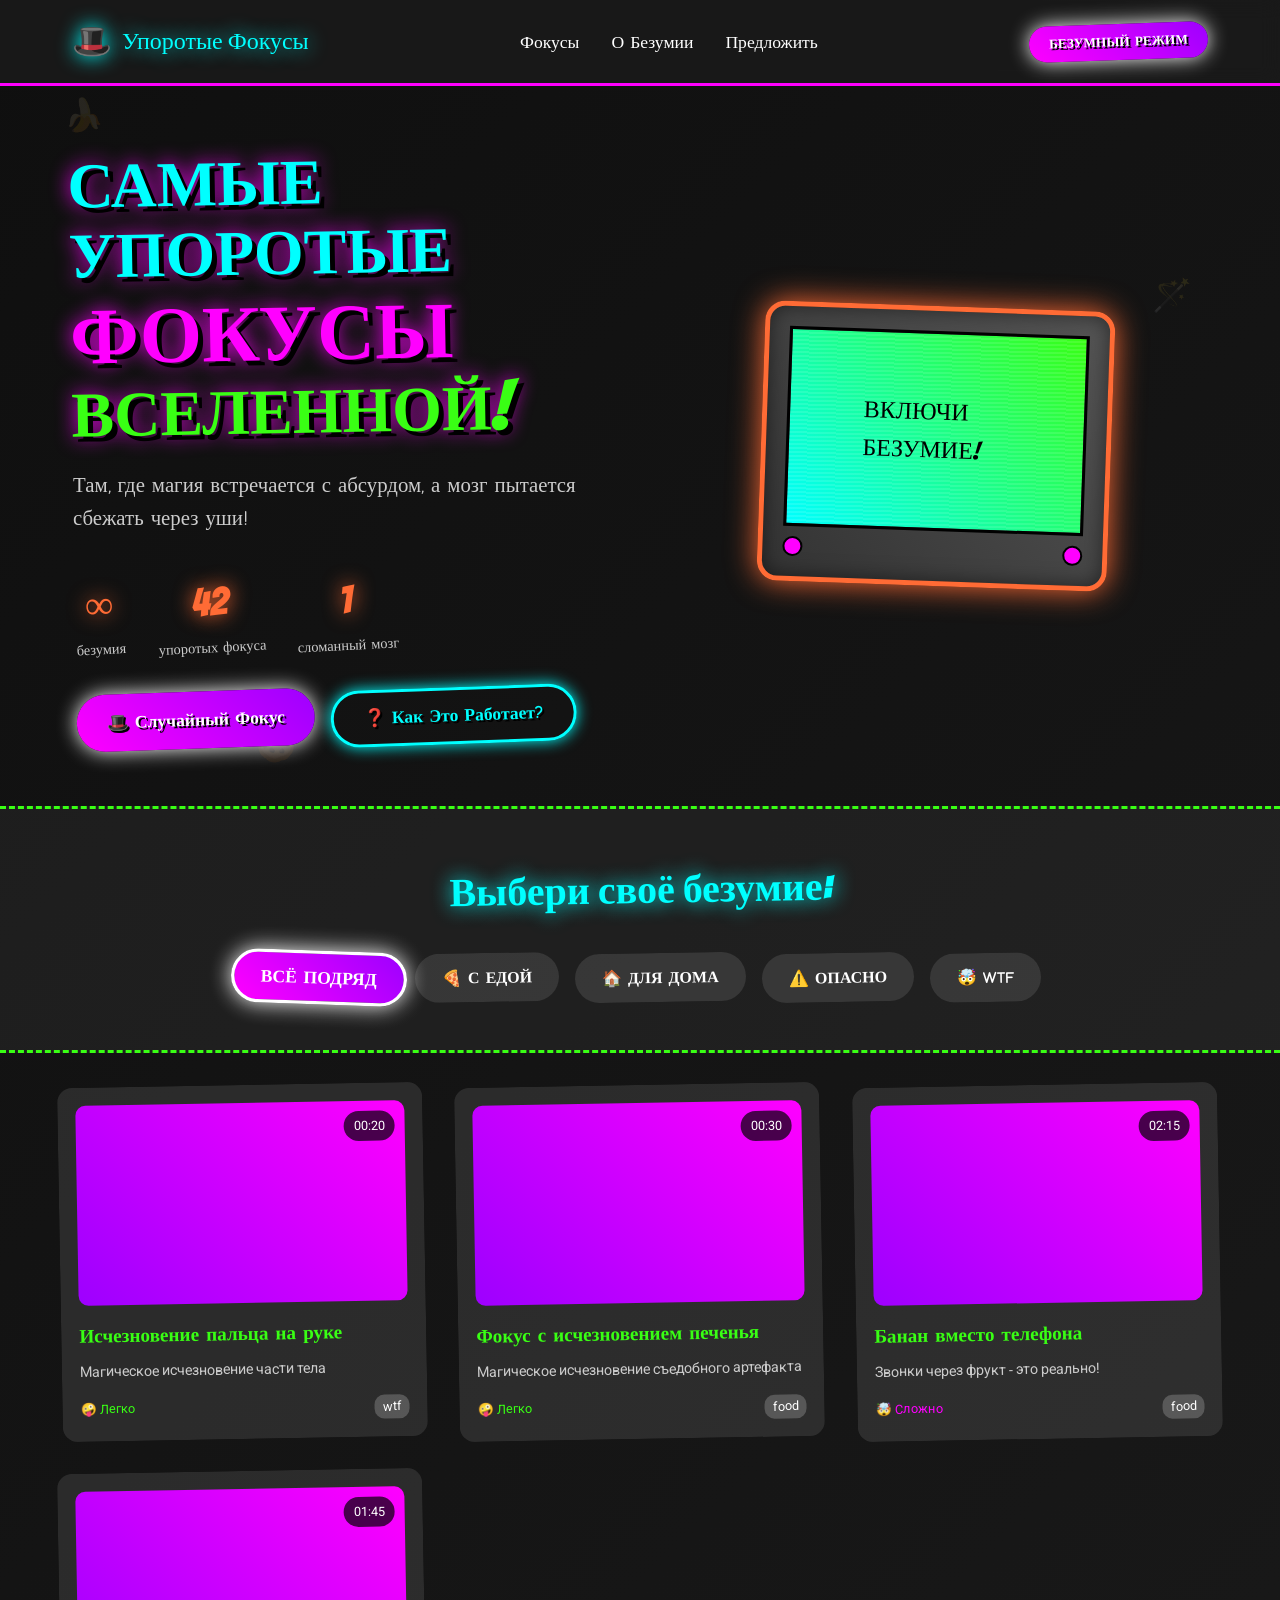
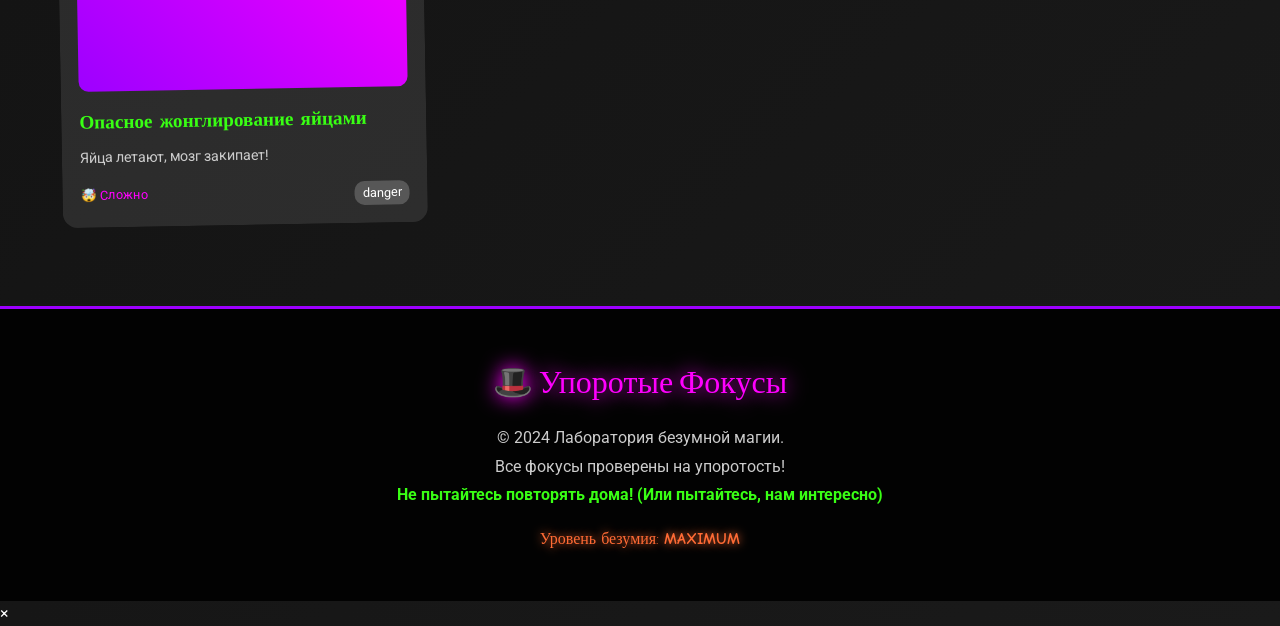
==== index.html @ a9502dbb "главная страница" ====
<!DOCTYPE html>
<html lang="ru">
<head>
    <meta charset="UTF-8">
    <meta name="viewport" content="width=device-width, initial-scale=1.0">
    <title>Упоротые Фокусы - Там, где магия встречается с абсурдом!</title>
    <link rel="stylesheet" href="css/style.css">
    <link href="https://fonts.googleapis.com/css2?family=Bangers&family=Comic+Neue:wght@700&family=Roboto:wght@400;700&display=swap" rel="stylesheet">
</head>
<body>
    <!-- Безумный фон -->
    <div class="mad-background">
        <div class="floating-object banana">🍌</div>
        <div class="floating-object sock">🧦</div>
        <div class="floating-object cookie">🍪</div>
        <div class="floating-object wand">🪄</div>
    </div>

    <!-- Главный хедер -->
    <header class="main-header">
        <nav class="main-nav">
            <div class="nav-logo">
                <span class="logo-icon">🎩</span>
                <span class="logo-text">Упоротые Фокусы</span>
            </div>
            <ul class="nav-links">
                <li><a href="#videos" class="nav-link">Фокусы</a></li>
                <li><a href="about.html" class="nav-link">О Безумии</a></li>
                <li><a href="submit.html" class="nav-link">Предложить</a></li>
            </ul>
            <button class="mad-button" id="mad-mode">БЕЗУМНЫЙ РЕЖИМ</button>
        </nav>
    </header>

    <!-- Герой секция -->
    <section class="hero">
        <div class="hero-content">
            <h1 class="hero-title">
                <span class="title-part-1">САМЫЕ УПОРОТЫЕ</span>
                <span class="title-part-2">ФОКУСЫ</span>
                <span class="title-part-3">ВСЕЛЕННОЙ!</span>
            </h1>
            <p class="hero-subtitle">Там, где магия встречается с абсурдом, а мозг пытается сбежать через уши!</p>
            
            <div class="hero-stats">
                <div class="stat">
                    <span class="stat-number">∞</span>
                    <span class="stat-label">безумия</span>
                </div>
                <div class="stat">
                    <span class="stat-number">42</span>
                    <span class="stat-label">упоротых фокуса</span>
                </div>
                <div class="stat">
                    <span class="stat-number">1</span>
                    <span class="stat-label">сломанный мозг</span>
                </div>
            </div>

            <div class="hero-actions">
                <button class="cta-button primary" id="watch-random">
                    🎩 Случайный Фокус
                </button>
                <button class="cta-button secondary" id="how-it-works">
                    ❓ Как Это Работает?
                </button>
            </div>
        </div>
        
        <div class="hero-visual">
            <div class="mad-tv">
                <div class="tv-screen">
                    <div class="static-overlay"></div>
                    <div class="tv-content">
                        <span class="tv-text">ВКЛЮЧИ БЕЗУМИЕ!</span>
                    </div>
                </div>
                <div class="tv-knobs">
                    <div class="knob"></div>
                    <div class="knob"></div>
                </div>
            </div>
        </div>
    </section>

    <!-- Фильтры -->
    <section class="filters-section" id="videos">
        <div class="container">
            <h2 class="section-title">Выбери своё безумие:</h2>
            <div class="filters">
                <button class="filter-btn active" data-filter="all">ВСЁ ПОДРЯД</button>
                <button class="filter-btn" data-filter="food">🍕 С ЕДОЙ</button>
                <button class="filter-btn" data-filter="home">🏠 ДЛЯ ДОМА</button>
                <button class="filter-btn" data-filter="danger">⚠️ ОПАСНО</button>
                <button class="filter-btn" data-filter="wtf">🤯 WTF</button>
            </div>
        </div>
    </section>

    <!-- Сетка видео -->
    <section class="videos-section">
        <div class="container">
            <div class="videos-grid" id="videos-grid">
                <!-- Видео карточки будут добавляться через JS -->
            </div>
        </div>
    </section>

    <!-- Футер -->
    <footer class="main-footer">
        <div class="container">
            <div class="footer-content">
                <div class="footer-logo">
                    🎩 Упоротые Фокусы
                </div>
                <p class="footer-text">
                    © 2024 Лаборатория безумной магии.<br>
                    Все фокусы проверены на упоротость!<br>
                    <span class="warning">Не пытайтесь повторять дома! (Или пытайтесь, нам интересно)</span>
                </p>
                <div class="footer-madness">
                    <span class="madness-level">Уровень безумия: <strong>MAXIMUM</strong></span>
                </div>
            </div>
        </div>
    </footer>

    <!-- Модальное окно -->
    <div id="video-modal" class="modal">
        <div class="modal-content">
            <span class="close-modal">&times;</span>
            <div id="video-player"></div>
        </div>
    </div>

    <script src="js/main.js"></script>
</body>
</html>
---- css/style.css ----
/* CSS переменные для безумия */
:root {
    --neon-pink: #ff00ff;
    --electric-blue: #00ffff;
    --acid-green: #39ff14;
    --mad-purple: #9d00ff;
    --crazy-orange: #ff6b35;
    --dark-bg: #1a1a1a;
    --darker-bg: #0f0f0f;
    --paper-bg: #f5f5dc;
    
    /* Шрифты */
    --font-crazy: 'Bangers', cursive;
    --font-comic: 'Comic Neue', cursive;
    --font-main: 'Roboto', sans-serif;
    
    /* Эффекты */
    --glow: 0 0 20px currentColor;
    --mad-shadow: 5px 5px 0 #000;
}

/* Сброс и базовые стили */
* {
    margin: 0;
    padding: 0;
    box-sizing: border-box;
}

body {
    font-family: var(--font-main);
    background: linear-gradient(135deg, var(--darker-bg) 0%, var(--dark-bg) 100%);
    color: white;
    line-height: 1.6;
    overflow-x: hidden;
    position: relative;
}

.container {
    max-width: 1200px;
    margin: 0 auto;
    padding: 0 20px;
}

/* Безумный фон с плавающими объектами */
.mad-background {
    position: fixed;
    top: 0;
    left: 0;
    width: 100%;
    height: 100%;
    pointer-events: none;
    z-index: -1;
    opacity: 0.1;
}

.floating-object {
    position: absolute;
    font-size: 2rem;
    animation: float 20s infinite linear;
}

.banana { top: 10%; left: 5%; animation-delay: 0s; }
.sock { top: 60%; left: 80%; animation-delay: -5s; }
.cookie { top: 80%; left: 20%; animation-delay: -10s; }
.wand { top: 30%; left: 90%; animation-delay: -15s; }

@keyframes float {
    0%, 100% { transform: translateY(0) rotate(0deg); }
    25% { transform: translateY(-20px) rotate(90deg); }
    50% { transform: translateY(0) rotate(180deg); }
    75% { transform: translateY(20px) rotate(270deg); }
}

/* Хедер */
.main-header {
    background: rgba(26, 26, 26, 0.95);
    backdrop-filter: blur(10px);
    border-bottom: 3px solid var(--neon-pink);
    position: sticky;
    top: 0;
    z-index: 1000;
}

.main-nav {
    display: flex;
    justify-content: space-between;
    align-items: center;
    padding: 1rem 2rem;
    max-width: 1200px;
    margin: 0 auto;
}

.nav-logo {
    display: flex;
    align-items: center;
    gap: 10px;
    font-family: var(--font-crazy);
    font-size: 1.5rem;
    color: var(--electric-blue);
    text-shadow: var(--glow);
}

.logo-icon {
    font-size: 2rem;
    animation: bounce 2s infinite;
}

@keyframes bounce {
    0%, 100% { transform: translateY(0); }
    50% { transform: translateY(-5px); }
}

.nav-links {
    display: flex;
    list-style: none;
    gap: 2rem;
}

.nav-link {
    color: white;
    text-decoration: none;
    font-family: var(--font-comic);
    font-size: 1.1rem;
    transition: all 0.3s ease;
    position: relative;
}

.nav-link:hover {
    color: var(--acid-green);
    text-shadow: var(--glow);
}

.nav-link::after {
    content: '';
    position: absolute;
    bottom: -5px;
    left: 0;
    width: 0;
    height: 2px;
    background: var(--acid-green);
    transition: width 0.3s ease;
}

.nav-link:hover::after {
    width: 100%;
}

.mad-button {
    background: linear-gradient(45deg, var(--neon-pink), var(--mad-purple));
    border: none;
    padding: 10px 20px;
    border-radius: 25px;
    color: white;
    font-family: var(--font-comic);
    font-weight: bold;
    cursor: pointer;
    text-shadow: 2px 2px 0 #000;
    box-shadow: var(--glow);
    transition: all 0.3s ease;
    transform: rotate(-2deg);
}

.mad-button:hover {
    transform: rotate(2deg) scale(1.1);
    box-shadow: 0 0 30px var(--neon-pink);
}

/* Герой секция */
.hero {
    display: grid;
    grid-template-columns: 1fr 1fr;
    align-items: center;
    min-height: 80vh;
    padding: 2rem;
    max-width: 1200px;
    margin: 0 auto;
    gap: 3rem;
}

.hero-content {
    transform: rotate(-1deg);
}

.hero-title {
    font-family: var(--font-crazy);
    font-size: 4rem;
    line-height: 1.1;
    margin-bottom: 1.5rem;
    text-shadow: 5px 5px 0 #000, 0 0 20px var(--neon-pink);
}

.title-part-1 {
    color: var(--electric-blue);
    display: block;
}

.title-part-2 {
    color: var(--neon-pink);
    display: block;
    font-size: 5rem;
}

.title-part-3 {
    color: var(--acid-green);
    display: block;
}

.hero-subtitle {
    font-family: var(--font-comic);
    font-size: 1.3rem;
    margin-bottom: 2rem;
    color: #ccc;
    transform: rotate(1deg);
}

.hero-stats {
    display: flex;
    gap: 2rem;
    margin-bottom: 2rem;
}

.stat {
    text-align: center;
    transform: rotate(-2deg);
}

.stat-number {
    display: block;
    font-family: var(--font-crazy);
    font-size: 2.5rem;
    color: var(--crazy-orange);
    text-shadow: var(--glow);
}

.stat-label {
    font-family: var(--font-comic);
    font-size: 0.9rem;
    color: #ccc;
}

.hero-actions {
    display: flex;
    gap: 1rem;
    flex-wrap: wrap;
}

.cta-button {
    padding: 15px 30px;
    border: none;
    border-radius: 50px;
    font-family: var(--font-comic);
    font-size: 1.1rem;
    font-weight: bold;
    cursor: pointer;
    text-shadow: 2px 2px 0 #000;
    transition: all 0.3s ease;
    transform: rotate(-1deg);
}

.cta-button.primary {
    background: linear-gradient(45deg, var(--neon-pink), var(--mad-purple));
    color: white;
    box-shadow: var(--glow);
}

.cta-button.secondary {
    background: transparent;
    color: var(--electric-blue);
    border: 3px solid var(--electric-blue);
    box-shadow: 0 0 15px var(--electric-blue);
}

.cta-button:hover {
    transform: rotate(2deg) scale(1.05);
    box-shadow: 0 0 30px currentColor;
}

/* Безумный телевизор */
.hero-visual {
    display: flex;
    justify-content: center;
    transform: rotate(2deg);
}

.mad-tv {
    background: linear-gradient(45deg, #333, #555);
    padding: 20px;
    border-radius: 20px;
    border: 5px solid var(--crazy-orange);
    box-shadow: 0 0 30px var(--crazy-orange), inset 0 0 20px rgba(0,0,0,0.5);
    position: relative;
}

.tv-screen {
    width: 300px;
    height: 200px;
    background: linear-gradient(45deg, var(--electric-blue), var(--acid-green));
    border: 3px solid #000;
    position: relative;
    overflow: hidden;
}

.static-overlay {
    position: absolute;
    top: 0;
    left: 0;
    width: 100%;
    height: 100%;
    background: repeating-linear-gradient(
        0deg,
        transparent,
        transparent 2px,
        rgba(255,255,255,0.1) 2px,
        rgba(255,255,255,0.1) 4px
    );
    animation: static 0.1s infinite;
}

@keyframes static {
    0% { transform: translateY(0); }
    100% { transform: translateY(4px); }
}

.tv-content {
    position: absolute;
    top: 50%;
    left: 50%;
    transform: translate(-50%, -50%);
}

.tv-text {
    font-family: var(--font-crazy);
    font-size: 1.5rem;
    color: black;
    animation: flicker 2s infinite;
}

@keyframes flicker {
    0%, 100% { opacity: 1; }
    50% { opacity: 0.7; }
}

.tv-knobs {
    display: flex;
    justify-content: space-between;
    margin-top: 10px;
}

.knob {
    width: 20px;
    height: 20px;
    background: var(--neon-pink);
    border-radius: 50%;
    border: 2px solid #000;
}

/* Секция фильтров */
.filters-section {
    padding: 3rem 0;
    background: rgba(255, 255, 255, 0.05);
    border-top: 3px dashed var(--acid-green);
    border-bottom: 3px dashed var(--acid-green);
}

.section-title {
    font-family: var(--font-crazy);
    font-size: 2.5rem;
    text-align: center;
    margin-bottom: 2rem;
    color: var(--electric-blue);
    text-shadow: var(--glow);
    transform: rotate(-1deg);
}

.filters {
    display: flex;
    justify-content: center;
    gap: 1rem;
    flex-wrap: wrap;
}

.filter-btn {
    padding: 12px 24px;
    border: 3px solid transparent;
    border-radius: 25px;
    background: rgba(255, 255, 255, 0.1);
    color: white;
    font-family: var(--font-comic);
    font-size: 1rem;
    font-weight: bold;
    cursor: pointer;
    transition: all 0.3s ease;
    transform: rotate(-1deg);
}

.filter-btn.active,
.filter-btn:hover {
    background: linear-gradient(45deg, var(--neon-pink), var(--mad-purple));
    transform: rotate(2deg) scale(1.1);
    box-shadow: var(--glow);
    border-color: white;
}

/* Футер */
.main-footer {
    background: rgba(0, 0, 0, 0.9);
    border-top: 3px solid var(--mad-purple);
    padding: 3rem 0;
    margin-top: 3rem;
}

.footer-content {
    text-align: center;
}

.footer-logo {
    font-family: var(--font-crazy);
    font-size: 2rem;
    color: var(--neon-pink);
    margin-bottom: 1rem;
    text-shadow: var(--glow);
}

.footer-text {
    color: #ccc;
    margin-bottom: 1rem;
    line-height: 1.8;
}

.warning {
    color: var(--acid-green);
    font-weight: bold;
}

.footer-madness {
    margin-top: 1rem;
}

.madness-level {
    font-family: var(--font-comic);
    color: var(--crazy-orange);
    text-shadow: 0 0 10px var(--crazy-orange);
}

/* Адаптивность */
@media (max-width: 768px) {
    .hero {
        grid-template-columns: 1fr;
        text-align: center;
        gap: 2rem;
    }
    
    .hero-title {
        font-size: 2.5rem;
    }
    
    .title-part-2 {
        font-size: 3rem;
    }
    
    .main-nav {
        flex-direction: column;
        gap: 1rem;
    }
    
    .nav-links {
        gap: 1rem;
    }
    
    .hero-stats {
        justify-content: center;
    }
    
    .tv-screen {
        width: 250px;
        height: 150px;
    }
}
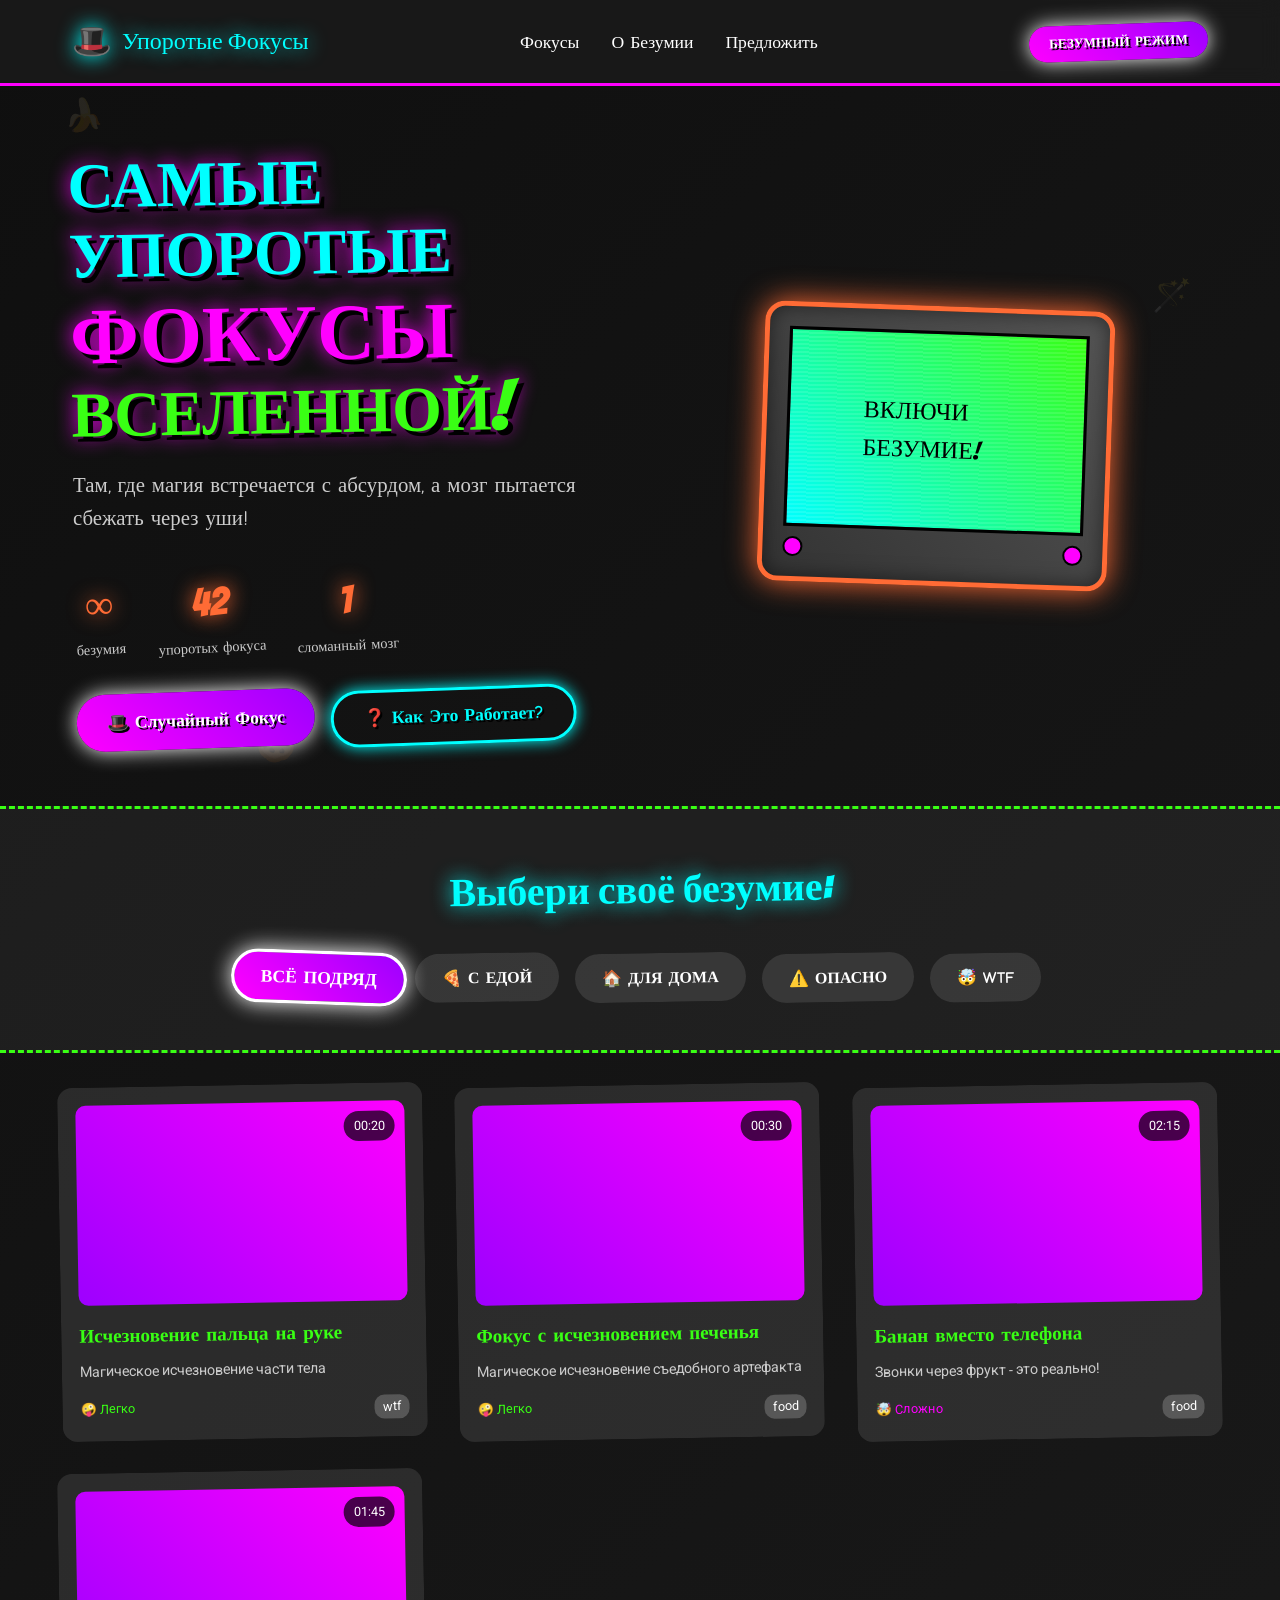
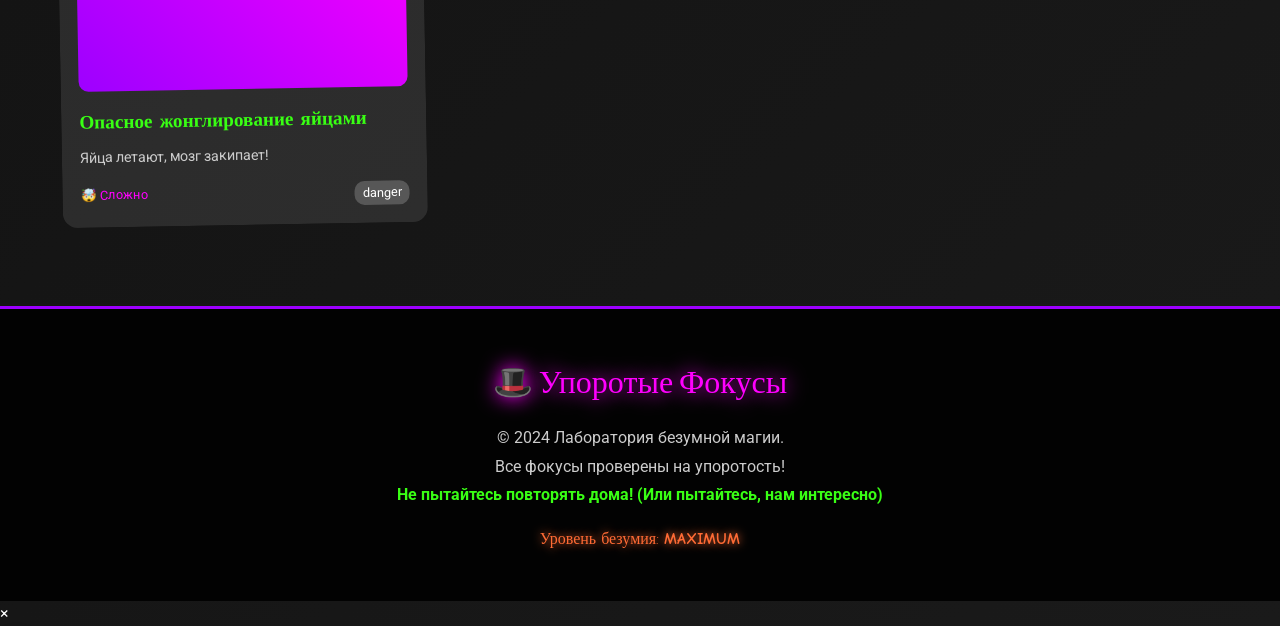
==== commit 49c7c242: "курсор и безумный мод" ====
--- a/index.html
+++ b/index.html
@@ -3,8 +3,9 @@
 <head>
     <meta charset="UTF-8">
     <meta name="viewport" content="width=device-width, initial-scale=1.0">
-    <title>Упоротые Фокусы - Там, где магия встречается с абсурдом!</title>
+    <title>Упоротые Фокусы</title>
     <link rel="stylesheet" href="css/style.css">
+    <link rel="stylesheet" href="css/mad-mode.css">
     <link href="https://fonts.googleapis.com/css2?family=Bangers&family=Comic+Neue:wght@700&family=Roboto:wght@400;700&display=swap" rel="stylesheet">
 </head>
 <body>
@@ -134,5 +135,8 @@
     </div>
 
     <script src="js/main.js"></script>
+    <script src="js/utils/cursor-effects.js"></script>
+    <script src="js/utils/cursor-trail.js"></script>
+    <script src="js/mad-mode.js"></script> 
 </body>
 </html>
--- a/css/style.css
+++ b/css/style.css
@@ -475,4 +475,86 @@
         width: 250px;
         height: 150px;
     }
+}
+/* ===== ЭФФЕКТЫ КУРСОРА ===== */
+
+/* Скрываем стандартный курсор когда кастомный доступен */
+body.has-custom-cursor {
+    cursor: none !important;
+}
+
+/* Кастомный курсор */
+.custom-cursor {
+    position: fixed;
+    width: 8px;
+    height: 8px;
+    background: var(--electric-blue);
+    border-radius: 50%;
+    pointer-events: none;
+    z-index: 9999;
+    mix-blend-mode: difference;
+    transition: transform 0.1s ease, background 0.3s ease;
+    box-shadow: 0 0 10px var(--electric-blue);
+}
+
+/* Фолловер курсора */
+.cursor-follower {
+    position: fixed;
+    width: 40px;
+    height: 40px;
+    border: 2px solid var(--neon-pink);
+    border-radius: 50%;
+    pointer-events: none;
+    z-index: 9998;
+    transition: all 0.3s ease;
+    mix-blend-mode: difference;
+    box-shadow: 0 0 15px var(--neon-pink);
+}
+
+/* Частицы курсора */
+.cursor-particle {
+    position: fixed;
+    pointer-events: none;
+    z-index: 9997;
+    border-radius: 50%;
+}
+
+/* Волна при клике */
+.cursor-wave {
+    position: fixed;
+    border: 2px solid var(--acid-green);
+    border-radius: 50%;
+    pointer-events: none;
+    z-index: 9996;
+    transform: translate(-50%, -50%);
+    transition: all 0.2s ease;
+}
+
+/* Состояния для интерактивных элементов */
+a:hover ~ .custom-cursor,
+button:hover ~ .custom-cursor,
+.video-card:hover ~ .custom-cursor {
+    transform: scale(1.5);
+    background: var(--acid-green) !important;
+}
+
+a:hover ~ .cursor-follower,
+button:hover ~ .cursor-follower, 
+.video-card:hover ~ .cursor-follower {
+    transform: scale(1.3) !important;
+    border-color: var(--acid-green) !important;
+    box-shadow: 0 0 25px var(--acid-green) !important;
+}
+
+/* Отключение кастомного курсора на мобильных */
+@media (max-width: 768px) {
+    body.has-custom-cursor {
+        cursor: auto !important;
+    }
+    
+    .custom-cursor,
+    .cursor-follower,
+    .cursor-particle {
+        display: none !important;
+    }
 }
--- a/css/mad-mode.css
+++ b/css/mad-mode.css
@@ -0,0 +1,143 @@
+/* ===== БЕЗУМНЫЙ РЕЖИМ ===== */
+
+/* Основные стили безумного режима */
+.ultra-mad {
+    /* Бешеная анимация всего сайта */
+    animation: madShake 0.5s infinite !important;
+    filter: hue-rotate(90deg) saturate(200%) brightness(1.2);
+}
+
+/* Дрожание элементов */
+@keyframes madShake {
+    0%, 100% { transform: translateX(0) rotate(0deg); }
+    10% { transform: translateX(-2px) rotate(-0.5deg); }
+    20% { transform: translateX(2px) rotate(0.5deg); }
+    30% { transform: translateX(-2px) rotate(-0.5deg); }
+    40% { transform: translateX(2px) rotate(0.5deg); }
+    50% { transform: translateX(-2px) rotate(-0.5deg); }
+    60% { transform: translateX(2px) rotate(0.5deg); }
+    70% { transform: translateX(-2px) rotate(-0.5deg); }
+    80% { transform: translateX(2px) rotate(0.5deg); }
+    90% { transform: translateX(-2px) rotate(-0.5deg); }
+}
+
+.ultra-mad * {
+    transition: all 0.1s ease !important;
+}
+
+/* Ускоренные плавающие объекты */
+.ultra-mad .floating-object {
+    animation-duration: 3s !important;
+    opacity: 0.8 !important;
+    font-size: 3rem !important;
+}
+
+/* Новые безумные объекты */
+.ultra-mad .floating-object.crazy {
+    animation: crazyFloat 2s infinite linear;
+}
+
+@keyframes crazyFloat {
+    0% { transform: translate(0, 0) rotate(0deg) scale(1); }
+    25% { transform: translate(20px, -20px) rotate(90deg) scale(1.2); }
+    50% { transform: translate(40px, 0) rotate(180deg) scale(1); }
+    75% { transform: translate(20px, 20px) rotate(270deg) scale(0.8); }
+    100% { transform: translate(0, 0) rotate(360deg) scale(1); }
+}
+
+/* Безумные цвета текста */
+.ultra-mad .hero-title span {
+    animation: colorMadness 0.8s infinite alternate;
+}
+
+@keyframes colorMadness {
+    0% { color: #ff00ff; text-shadow: 0 0 20px #ff00ff; }
+    33% { color: #00ffff; text-shadow: 0 0 20px #00ffff; }
+    66% { color: #39ff14; text-shadow: 0 0 20px #39ff14; }
+    100% { color: #ff6b35; text-shadow: 0 0 20px #ff6b35; }
+}
+
+/* Сумасшедшие карточки видео */
+.ultra-mad .video-card {
+    animation: cardPulse 2s infinite;
+    border: 3px dashed;
+    border-image: linear-gradient(45deg, #ff00ff, #00ffff, #39ff14) 1;
+}
+
+@keyframes cardPulse {
+    0%, 100% { transform: scale(1) rotate(-1deg); }
+    50% { transform: scale(1.05) rotate(1deg); }
+}
+
+.ultra-mad .video-card:nth-child(odd) {
+    transform: rotate(5deg) scale(1.1);
+    background: linear-gradient(45deg, #ff00ff, #00ffff) !important;
+}
+
+.ultra-mad .video-card:nth-child(even) {
+    transform: rotate(-5deg) scale(1.1);
+    background: linear-gradient(45deg, #39ff14, #ff6b35) !important;
+}
+
+/* Безумные кнопки фильтров */
+.ultra-mad .filter-btn {
+    animation: buttonGlow 1s infinite alternate;
+}
+
+@keyframes buttonGlow {
+    from { box-shadow: 0 0 10px currentColor; }
+    to { box-shadow: 0 0 30px currentColor, 0 0 40px currentColor; }
+}
+
+/* Кнопка безумного режима в активном состоянии */
+.ultra-mad .mad-button {
+    background: linear-gradient(45deg, #ff0000, #ffff00) !important;
+    animation: emergencyFlash 0.5s infinite alternate;
+}
+
+@keyframes emergencyFlash {
+    from { background: linear-gradient(45deg, #ff0000, #ffff00); }
+    to { background: linear-gradient(45deg, #ffff00, #ff0000); }
+}
+
+/* Следы курсора */
+.cursor-trail {
+    position: fixed;
+    width: 20px;
+    height: 20px;
+    background: var(--neon-pink);
+    border-radius: 50%;
+    pointer-events: none;
+    animation: trail 0.5s linear forwards;
+    z-index: 9999;
+}
+
+@keyframes trail {
+    0% { 
+        opacity: 1;
+        transform: scale(1);
+    }
+    100% { 
+        opacity: 0;
+        transform: scale(0);
+    }
+}
+
+/* Безумный курсор */
+.ultra-mad {
+    cursor: url('data:image/svg+xml;utf8,<svg xmlns="http://www.w3.org/2000/svg" width="32" height="32"><text x="8" y="24" font-size="20">🪄</text></svg>'), auto;
+}
+
+/* Адаптивность для безумного режима */
+@media (max-width: 768px) {
+    .ultra-mad {
+        animation: madShakeMobile 0.8s infinite;
+    }
+    
+    @keyframes madShakeMobile {
+        0%, 100% { transform: translateX(0) rotate(0deg); }
+        25% { transform: translateX(-1px) rotate(-0.3deg); }
+        50% { transform: translateX(1px) rotate(0.3deg); }
+        75% { transform: translateX(-1px) rotate(-0.3deg); }
+    }
+}
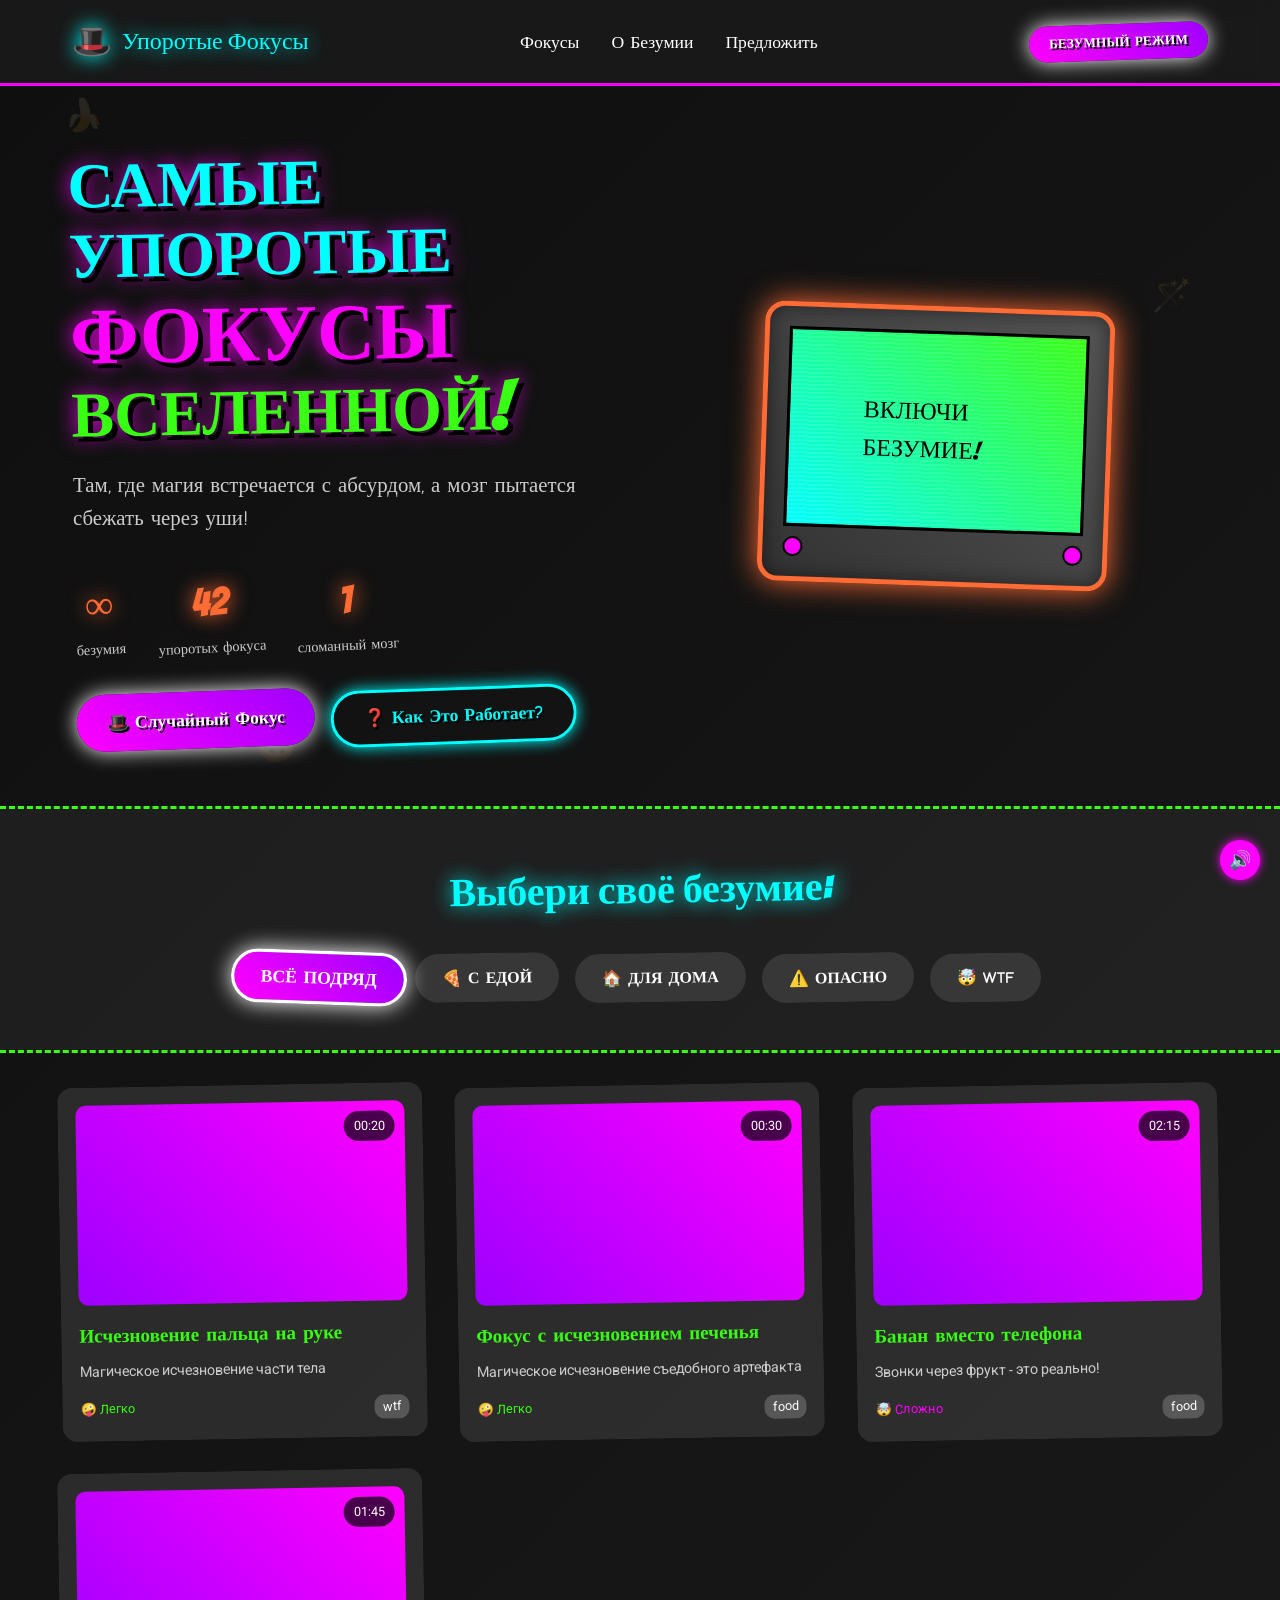
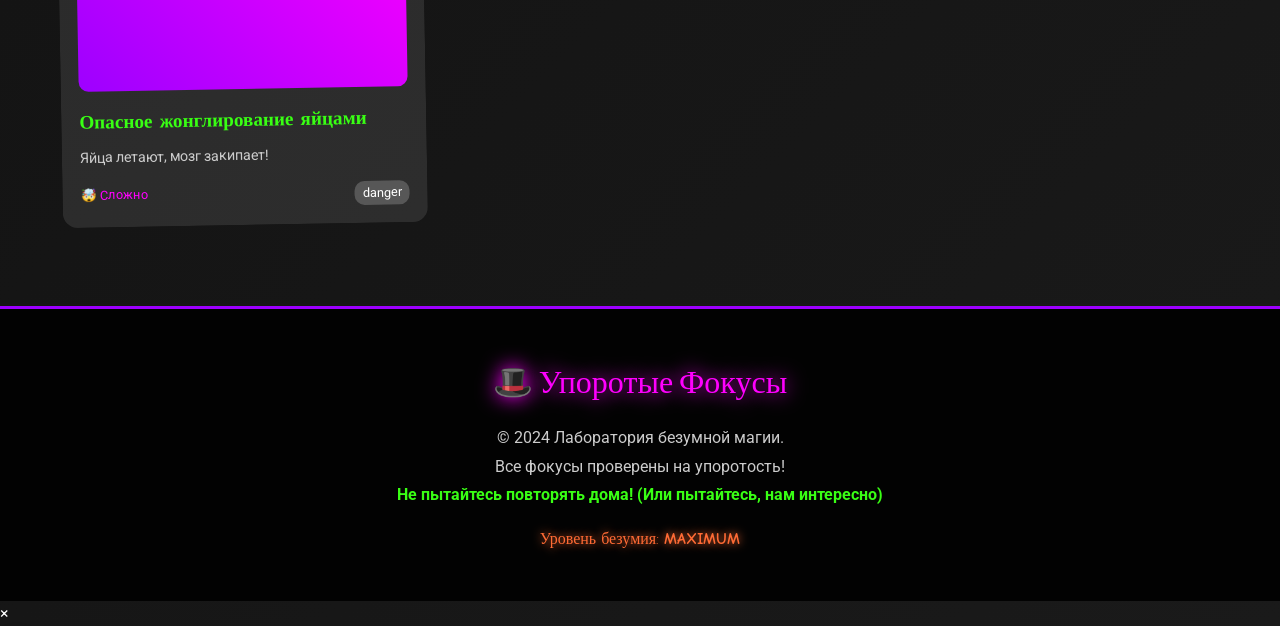
==== commit 1d9bb0c0: "звуковые эффекты" ====
--- a/index.html
+++ b/index.html
@@ -5,6 +5,7 @@
     <meta name="viewport" content="width=device-width, initial-scale=1.0">
     <title>Упоротые Фокусы</title>
     <link rel="stylesheet" href="css/style.css">
+    <link rel="stylesheet" href="css/cursor-effects.css">
     <link rel="stylesheet" href="css/mad-mode.css">
     <link href="https://fonts.googleapis.com/css2?family=Bangers&family=Comic+Neue:wght@700&family=Roboto:wght@400;700&display=swap" rel="stylesheet">
 </head>
@@ -133,7 +134,8 @@
             <div id="video-player"></div>
         </div>
     </div>
-
+    
+    <script src="js/utils/sound-manager.js"></script>
     <script src="js/main.js"></script>
     <script src="js/utils/cursor-effects.js"></script>
     <script src="js/utils/cursor-trail.js"></script>
--- a/css/cursor-effects.css
+++ b/css/cursor-effects.css
@@ -0,0 +1,34 @@
+
+.magic-cursor {
+    position: fixed;
+    font-size: 24px;
+    pointer-events: none;
+    z-index: 9999;
+    transition: all 0.2s ease;
+    filter: drop-shadow(2px 2px 4px rgba(0,0,0,0.5));
+    text-shadow: 0 0 10px var(--neon-pink);
+}
+
+.magic-circle {
+    position: fixed;
+    border: 2px solid var(--acid-green);
+    border-radius: 50%;
+    pointer-events: none;
+    z-index: 9997;
+    transform: translate(-50%, -50%);
+    transition: all 0.2s ease;
+}
+
+body.has-custom-cursor {
+    cursor: none !important;
+}
+
+@media (max-width: 768px) {
+    body.has-custom-cursor {
+        cursor: auto !important;
+    }
+    
+    .magic-cursor {
+        display: none !important;
+    }
+}
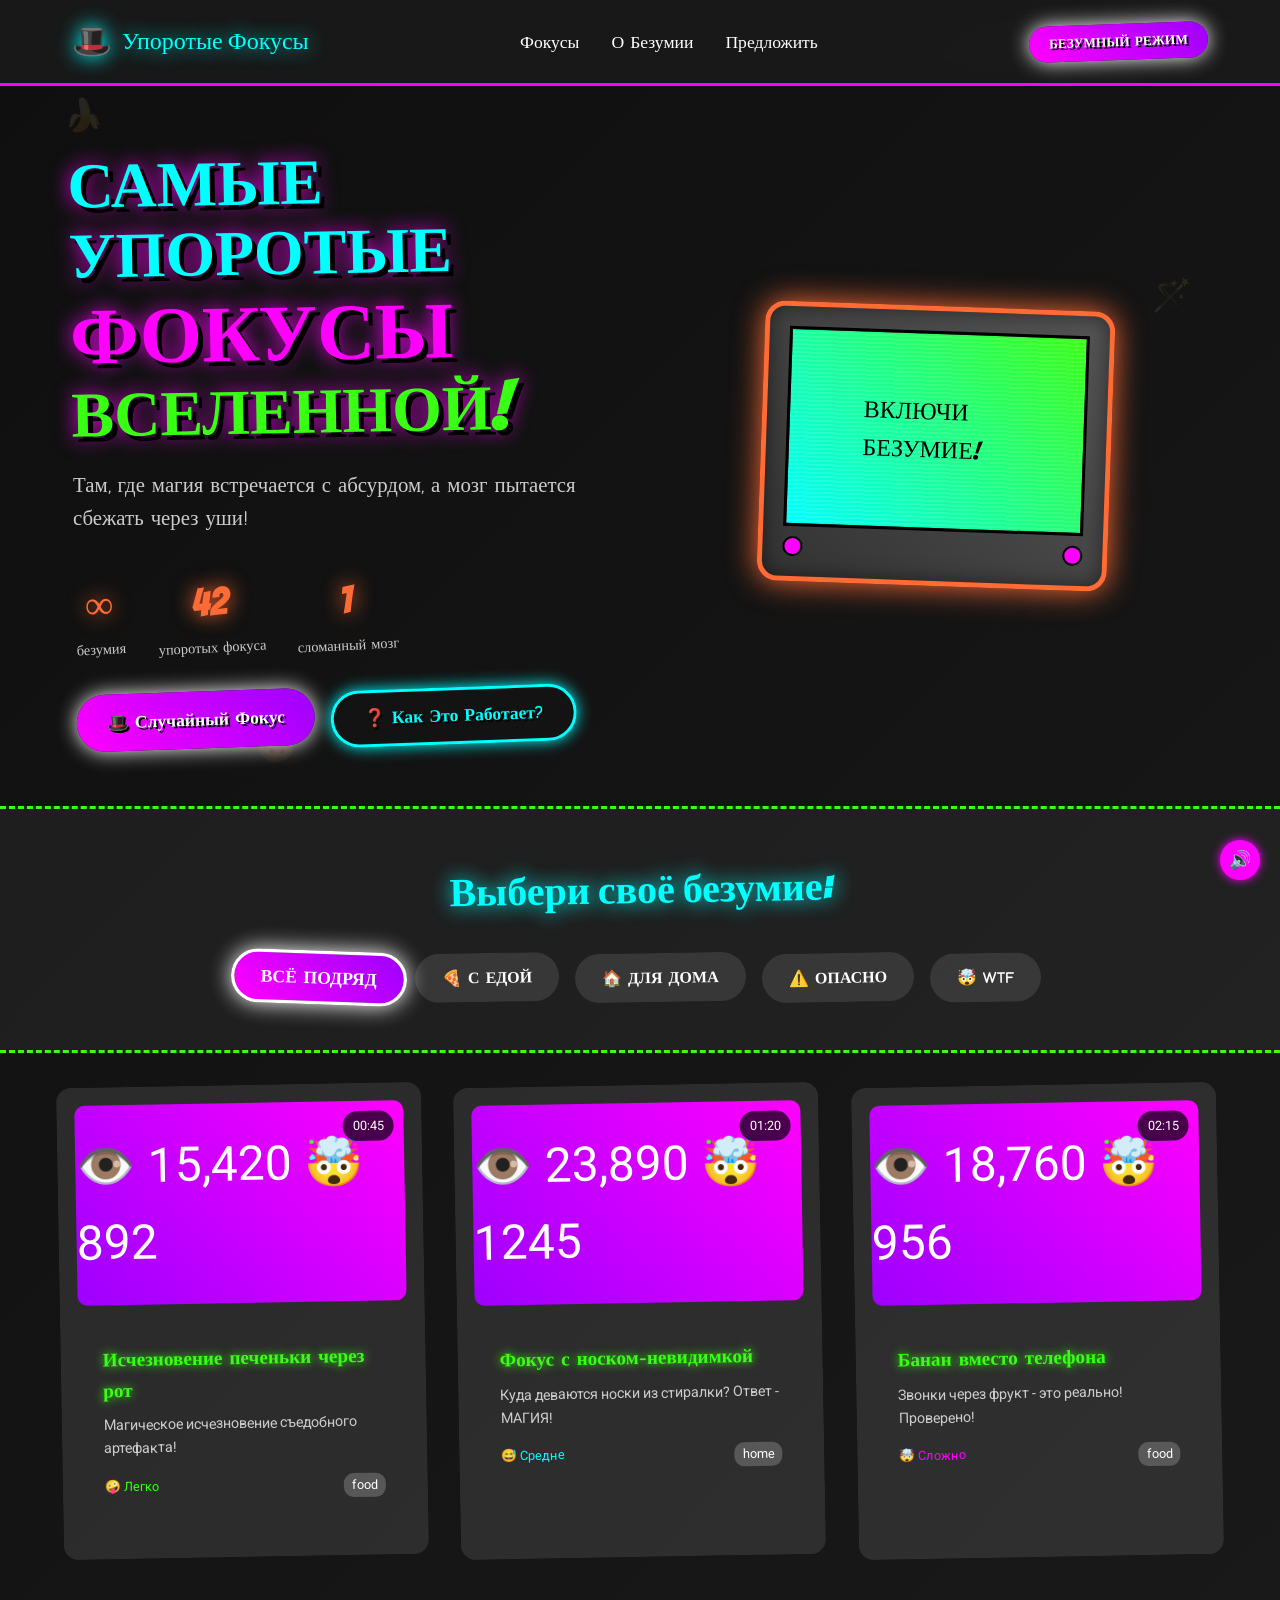
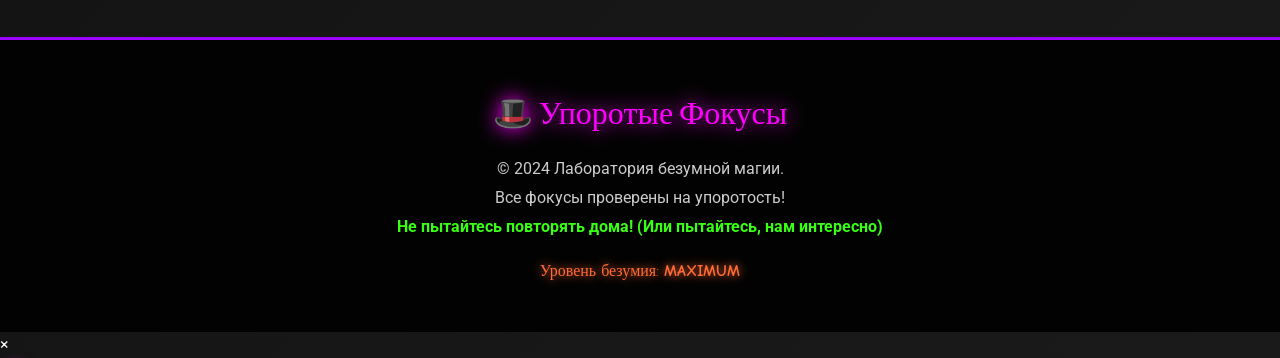
==== commit 59269811: "разоблачение + видео-плеер" ====
--- a/index.html
+++ b/index.html
@@ -7,6 +7,7 @@
     <link rel="stylesheet" href="css/style.css">
     <link rel="stylesheet" href="css/cursor-effects.css">
     <link rel="stylesheet" href="css/mad-mode.css">
+    <link rel="stylesheet" href="css/video-player.css">
     <link href="https://fonts.googleapis.com/css2?family=Bangers&family=Comic+Neue:wght@700&family=Roboto:wght@400;700&display=swap" rel="stylesheet">
 </head>
 <body>
@@ -135,6 +136,7 @@
         </div>
     </div>
     
+    <script src="js/video-player.js"></script>
     <script src="js/utils/sound-manager.js"></script>
     <script src="js/main.js"></script>
     <script src="js/utils/cursor-effects.js"></script>
--- a/css/video-player.css
+++ b/css/video-player.css
@@ -0,0 +1,297 @@
+/* ===== УПОРОТЫЙ ВИДЕОПЛЕЕР ===== */
+
+.video-modal {
+    position: fixed;
+    top: 0;
+    left: 0;
+    width: 100%;
+    height: 100%;
+    background: rgba(0, 0, 0, 0.95);
+    display: none;
+    justify-content: center;
+    align-items: center;
+    z-index: 10000;
+    font-family: 'Comic Neue', cursive;
+}
+
+.video-modal-content {
+    background: var(--dark-bg);
+    border-radius: 20px;
+    max-width: 900px;
+    width: 95%;
+    max-height: 90vh;
+    overflow-y: auto;
+    border: 3px solid var(--neon-pink);
+    box-shadow: 0 0 50px var(--neon-pink);
+    position: relative;
+    animation: modalAppear 0.3s ease;
+}
+
+@keyframes modalAppear {
+    from {
+        opacity: 0;
+        transform: scale(0.8) rotate(-5deg);
+    }
+    to {
+        opacity: 1;
+        transform: scale(1) rotate(0deg);
+    }
+}
+
+.video-header {
+    display: flex;
+    justify-content: space-between;
+    align-items: center;
+    padding: 1.5rem;
+    border-bottom: 2px dashed var(--electric-blue);
+}
+
+.video-title {
+    color: var(--acid-green);
+    font-family: 'Comic Neue', cursive;
+    font-size: 1.8rem;
+    margin: 0;
+    text-shadow: 0 0 10px var(--acid-green);
+}
+
+.close-video {
+    background: var(--neon-pink);
+    border: none;
+    color: white;
+    font-size: 1.5rem;
+    width: 40px;
+    height: 40px;
+    border-radius: 50%;
+    cursor: pointer;
+    display: flex;
+    align-items: center;
+    justify-content: center;
+    box-shadow: 0 0 15px var(--neon-pink);
+    transition: all 0.3s ease;
+}
+
+.close-video:hover {
+    transform: scale(1.1) rotate(90deg);
+    box-shadow: 0 0 25px var(--neon-pink);
+}
+
+.video-container {
+    position: relative;
+    background: #000;
+}
+
+.magic-video {
+    width: 100%;
+    height: auto;
+    display: block;
+}
+
+.custom-controls {
+    position: absolute;
+    bottom: 0;
+    left: 0;
+    right: 0;
+    background: linear-gradient(transparent, rgba(0,0,0,0.8));
+    padding: 1rem;
+    display: flex;
+    align-items: center;
+    gap: 1rem;
+    opacity: 0;
+    transition: opacity 0.3s ease;
+}
+
+.video-container:hover .custom-controls {
+    opacity: 1;
+}
+
+.play-pause {
+    background: var(--electric-blue);
+    border: none;
+    color: white;
+    width: 40px;
+    height: 40px;
+    border-radius: 50%;
+    cursor: pointer;
+    font-size: 1.2rem;
+    box-shadow: 0 0 10px var(--electric-blue);
+    transition: all 0.3s ease;
+}
+
+.play-pause:hover {
+    transform: scale(1.1);
+    box-shadow: 0 0 20px var(--electric-blue);
+}
+
+.progress-container {
+    flex: 1;
+    height: 6px;
+    background: rgba(255,255,255,0.3);
+    border-radius: 3px;
+    cursor: pointer;
+    position: relative;
+}
+
+.progress-bar {
+    height: 100%;
+    background: var(--acid-green);
+    border-radius: 3px;
+    width: 0%;
+    box-shadow: 0 0 10px var(--acid-green);
+    transition: width 0.1s ease;
+}
+
+.time-display {
+    color: white;
+    font-family: 'Comic Neue', cursive;
+    font-size: 0.9rem;
+    min-width: 100px;
+}
+
+.video-info {
+    padding: 1.5rem;
+}
+
+.video-meta {
+    display: flex;
+    gap: 2rem;
+    margin-bottom: 1rem;
+    flex-wrap: wrap;
+}
+
+.video-category {
+    background: var(--mad-purple);
+    padding: 0.3rem 1rem;
+    border-radius: 20px;
+    color: white;
+    font-size: 0.9rem;
+}
+
+.video-difficulty {
+    background: var(--crazy-orange);
+    padding: 0.3rem 1rem;
+    border-radius: 20px;
+    color: white;
+    font-size: 0.9rem;
+}
+
+.video-views {
+    color: var(--electric-blue);
+    font-size: 0.9rem;
+}
+
+.video-description {
+    color: #ccc;
+    line-height: 1.6;
+    margin-bottom: 1.5rem;
+}
+
+.reveal-btn {
+    background: linear-gradient(45deg, var(--neon-pink), var(--mad-purple));
+    border: none;
+    color: white;
+    padding: 1rem 2rem;
+    border-radius: 25px;
+    cursor: pointer;
+    font-family: 'Comic Neue', cursive;
+    font-weight: bold;
+    font-size: 1.1rem;
+    box-shadow: 0 0 20px var(--neon-pink);
+    transition: all 0.3s ease;
+    margin-bottom: 1.5rem;
+}
+
+.reveal-btn:hover {
+    transform: scale(1.05) rotate(-2deg);
+    box-shadow: 0 0 30px var(--neon-pink);
+}
+
+.tutorial-content {
+    background: rgba(255,255,255,0.1);
+    padding: 1.5rem;
+    border-radius: 15px;
+    border-left: 4px solid var(--acid-green);
+    animation: tutorialReveal 0.5s ease;
+}
+
+@keyframes tutorialReveal {
+    from {
+        opacity: 0;
+        transform: translateX(-20px);
+    }
+    to {
+        opacity: 1;
+        transform: translateX(0);
+    }
+}
+
+.tutorial-title {
+    color: var(--acid-green);
+    margin-bottom: 1rem;
+    font-family: 'Comic Neue', cursive;
+}
+
+.tutorial-steps {
+    color: #ccc;
+    line-height: 1.8;
+    padding-left: 1.5rem;
+}
+
+.tutorial-steps li {
+    margin-bottom: 0.5rem;
+}
+
+.video-actions {
+    display: flex;
+    gap: 1rem;
+    margin-top: 1.5rem;
+    padding-top: 1.5rem;
+    border-top: 1px dashed var(--electric-blue);
+}
+
+.like-btn, .dislike-btn {
+    background: transparent;
+    border: 2px solid;
+    padding: 0.5rem 1rem;
+    border-radius: 20px;
+    cursor: pointer;
+    font-family: 'Comic Neue', cursive;
+    transition: all 0.3s ease;
+}
+
+.like-btn {
+    border-color: var(--acid-green);
+    color: var(--acid-green);
+}
+
+.dislike-btn {
+    border-color: var(--neon-pink);
+    color: var(--neon-pink);
+}
+
+.like-btn:hover, .dislike-btn:hover {
+    transform: scale(1.05);
+}
+
+/* Адаптивность */
+@media (max-width: 768px) {
+    .video-modal-content {
+        margin: 10px;
+        width: calc(100% - 20px);
+    }
+    
+    .video-title {
+        font-size: 1.4rem;
+    }
+    
+    .video-meta {
+        gap: 1rem;
+    }
+    
+    .video-actions {
+        flex-direction: column;
+    }
+    
+    .custom-controls {
+        padding: 0.5rem;
+    }
+}
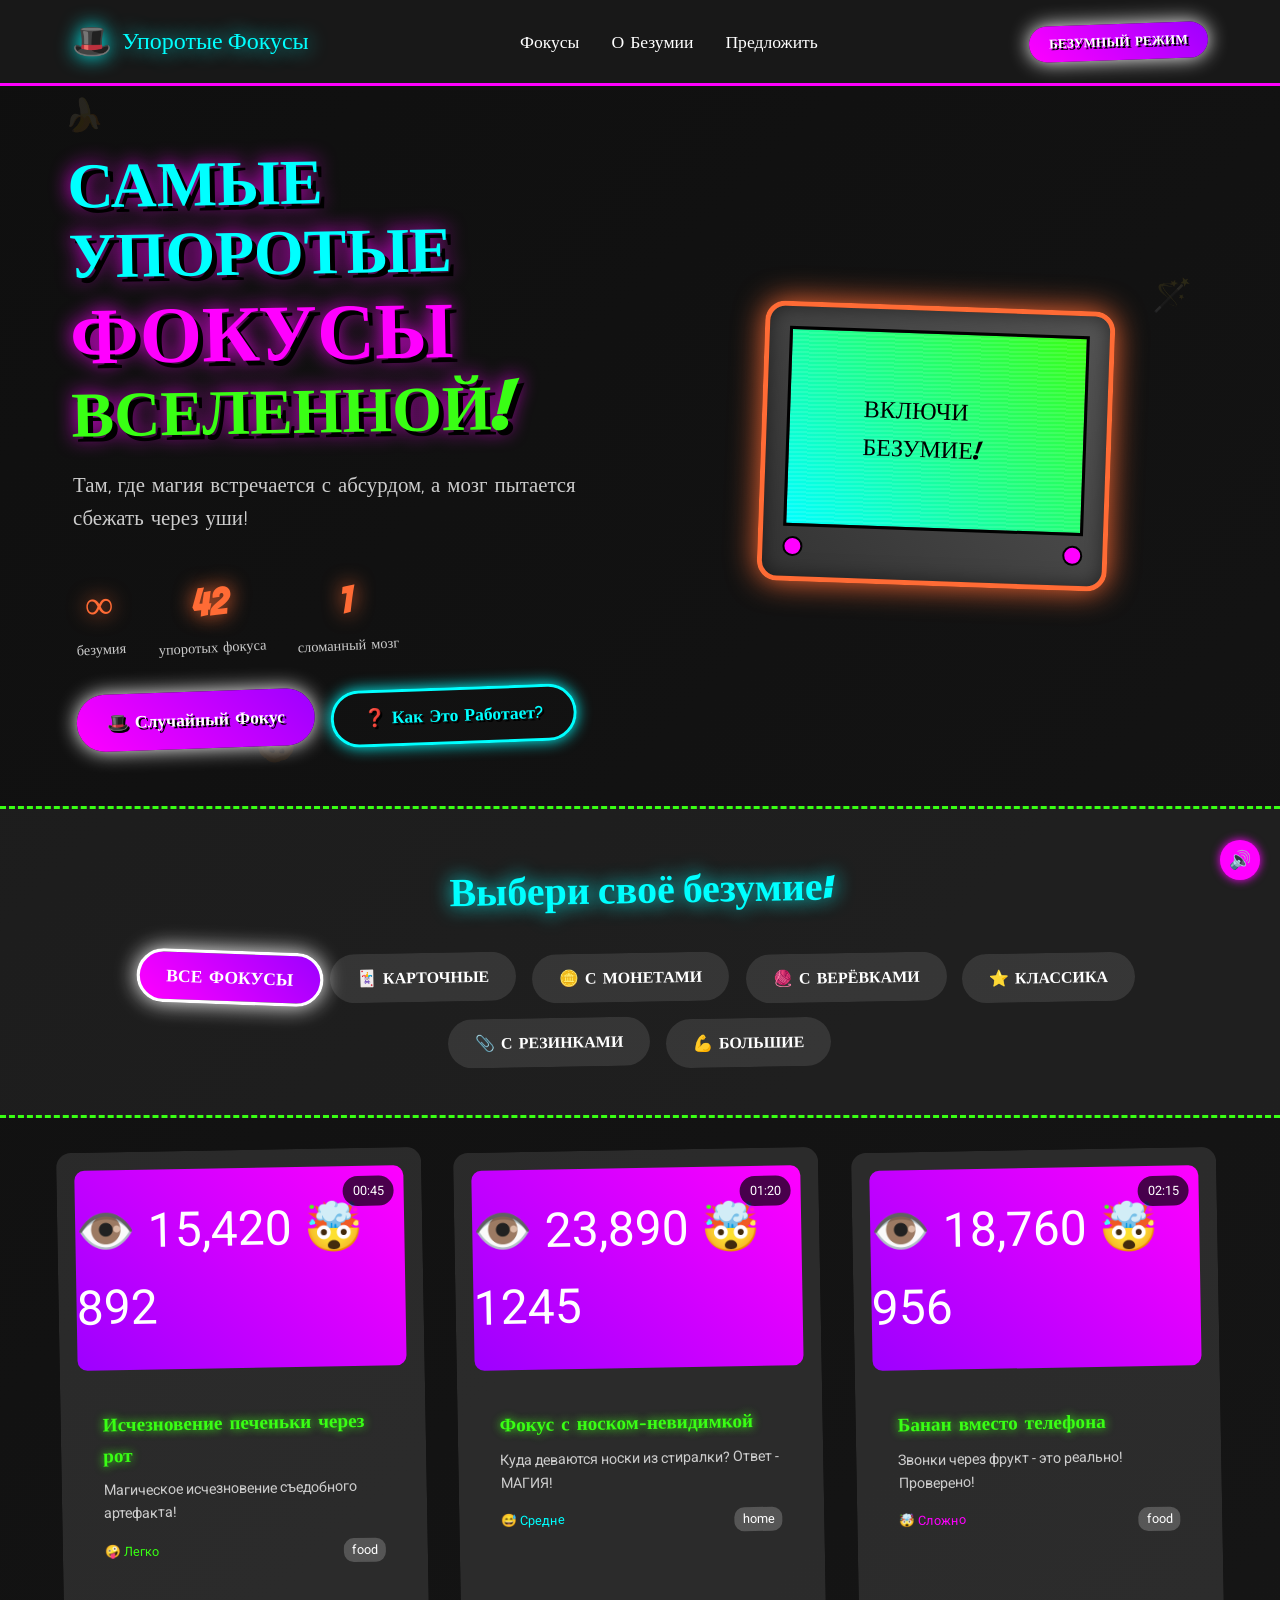
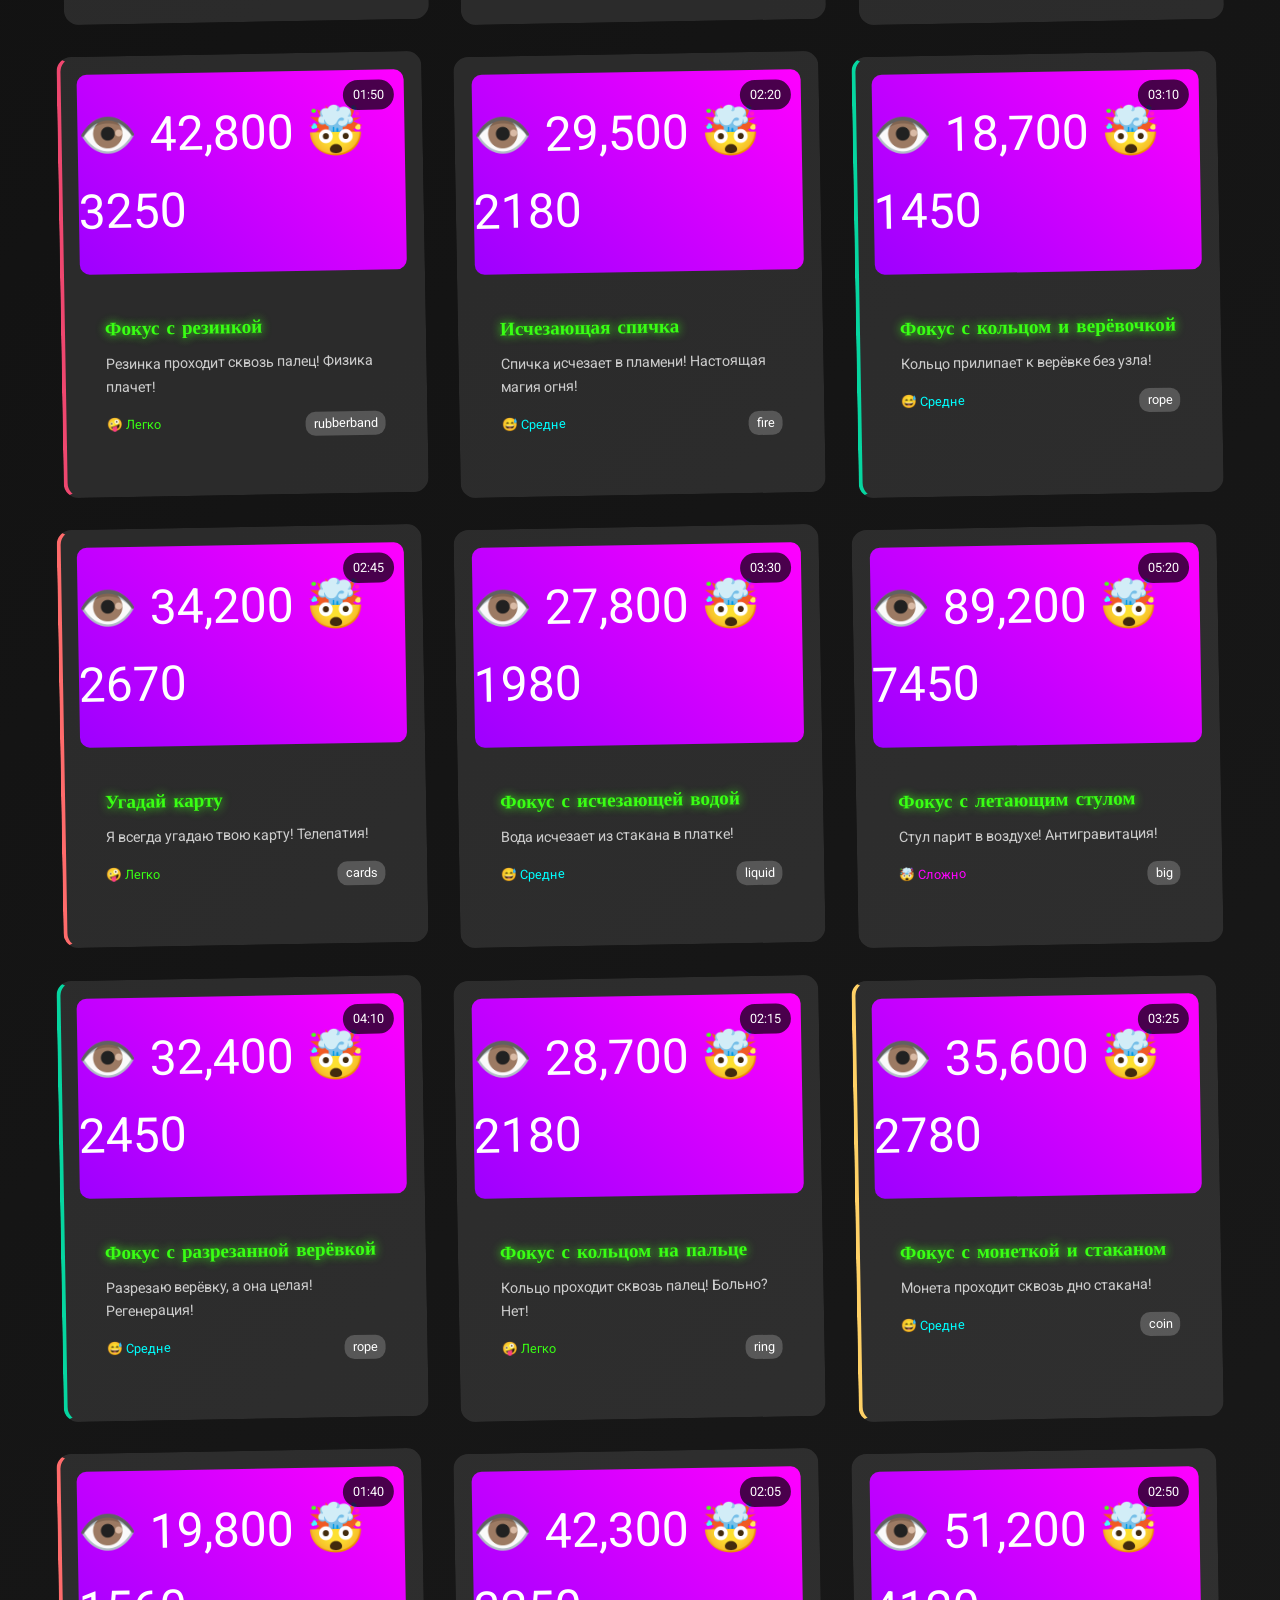
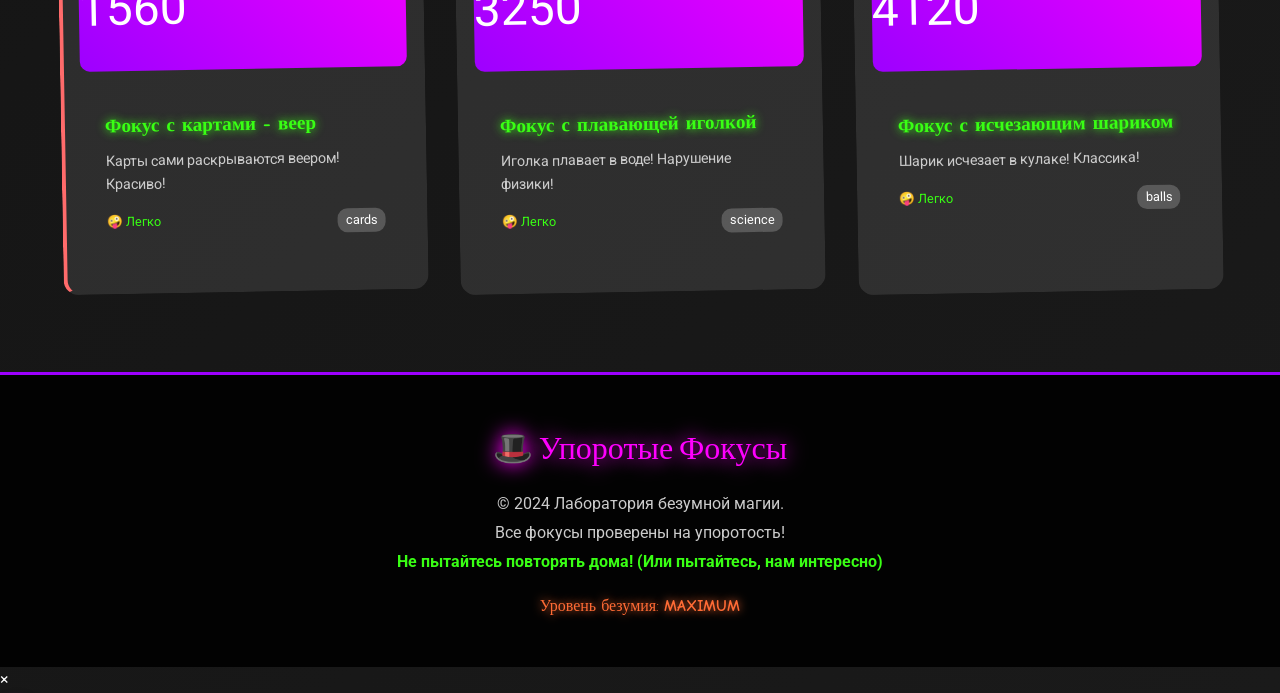
==== commit 083fdf83: "больше фокусов" ====
--- a/index.html
+++ b/index.html
@@ -91,11 +91,13 @@
         <div class="container">
             <h2 class="section-title">Выбери своё безумие:</h2>
             <div class="filters">
-                <button class="filter-btn active" data-filter="all">ВСЁ ПОДРЯД</button>
-                <button class="filter-btn" data-filter="food">🍕 С ЕДОЙ</button>
-                <button class="filter-btn" data-filter="home">🏠 ДЛЯ ДОМА</button>
-                <button class="filter-btn" data-filter="danger">⚠️ ОПАСНО</button>
-                <button class="filter-btn" data-filter="wtf">🤯 WTF</button>
+                <button class="filter-btn active" data-filter="all">ВСЕ ФОКУСЫ</button>
+                <button class="filter-btn" data-filter="cards">🃏 КАРТОЧНЫЕ</button>
+                <button class="filter-btn" data-filter="coin">🪙 С МОНЕТАМИ</button>
+                <button class="filter-btn" data-filter="rope">🧶 С ВЕРЁВКАМИ</button>
+                <button class="filter-btn" data-filter="classic">⭐ КЛАССИКА</button>
+                <button class="filter-btn" data-filter="rubberband">📎 С РЕЗИНКАМИ</button>
+                <button class="filter-btn" data-filter="big">💪 БОЛЬШИЕ</button>
             </div>
         </div>
     </section>
@@ -135,7 +137,7 @@
             <div id="video-player"></div>
         </div>
     </div>
-    
+
     <script src="js/video-player.js"></script>
     <script src="js/utils/sound-manager.js"></script>
     <script src="js/main.js"></script>
--- a/css/style.css
+++ b/css/style.css
@@ -557,4 +557,25 @@
     .cursor-particle {
         display: none !important;
     }
+}
+
+/* В css/style.css добавляем */
+.video-card[data-category="cards"] {
+    border-left: 4px solid #ff6b6b;
+}
+
+.video-card[data-category="coin"] {
+    border-left: 4px solid #ffd166;
+}
+
+.video-card[data-category="rope"] {
+    border-left: 4px solid #06d6a0;
+}
+
+.video-card[data-category="classic"] {
+    border-left: 4px solid #118ab2;
+}
+
+.video-card[data-category="rubberband"] {
+    border-left: 4px solid #ef476f;
 }
--- a/css/cursor-effects.css
+++ b/css/cursor-effects.css
@@ -31,4 +31,40 @@
     .magic-cursor {
         display: none !important;
     }
+}
+/* ===== КУРСОР В МОДАЛЬНЫХ ОКНАХ ===== */
+
+/* Курсор должен быть поверх модальных окон */
+.video-modal ~ .magic-cursor,
+.epilepsy-warning ~ .magic-cursor,
+.modal ~ .magic-cursor {
+    z-index: 10001 !important; /* Выше модалок */
+}
+
+/* Интерактивные элементы в модалках */
+.video-modal .close-video:hover ~ .magic-cursor,
+.video-modal .reveal-btn:hover ~ .magic-cursor,
+.video-modal .like-btn:hover ~ .magic-cursor,
+.video-modal .dislike-btn:hover ~ .magic-cursor,
+.video-modal .play-pause:hover ~ .magic-cursor {
+    transform: scale(1.5) !important;
+    text-shadow: 0 0 15px var(--acid-green) !important;
+}
+
+/* Отключаем стандартный курсор в модалках */
+.video-modal,
+.epilepsy-warning,
+.modal {
+    cursor: none !important;
+}
+
+/* Элементы в модалках, которые должны показывать интерактивный курсор */
+.video-modal button,
+.video-modal .close-video,
+.video-modal .reveal-btn,
+.video-modal .like-btn,
+.video-modal .dislike-btn,
+.video-modal .play-pause,
+.video-modal .progress-container {
+    cursor: none !important;
 }
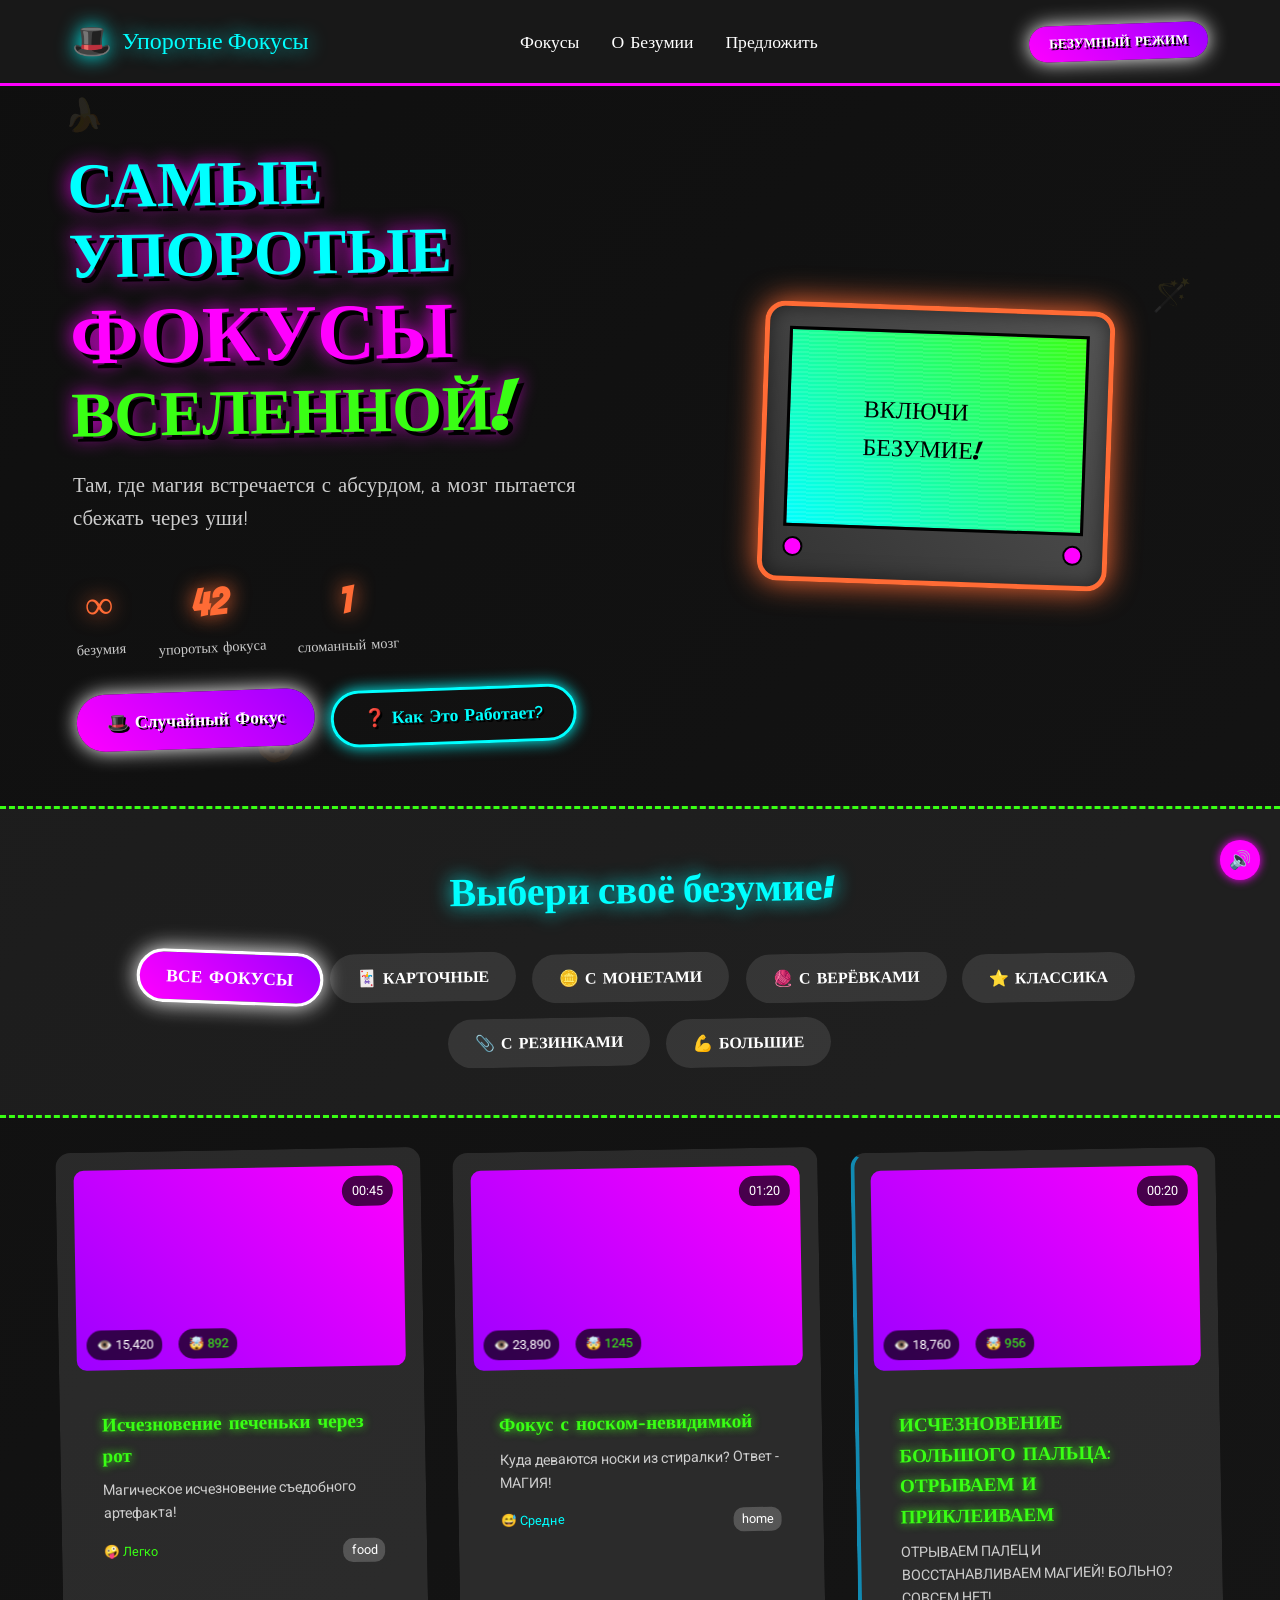
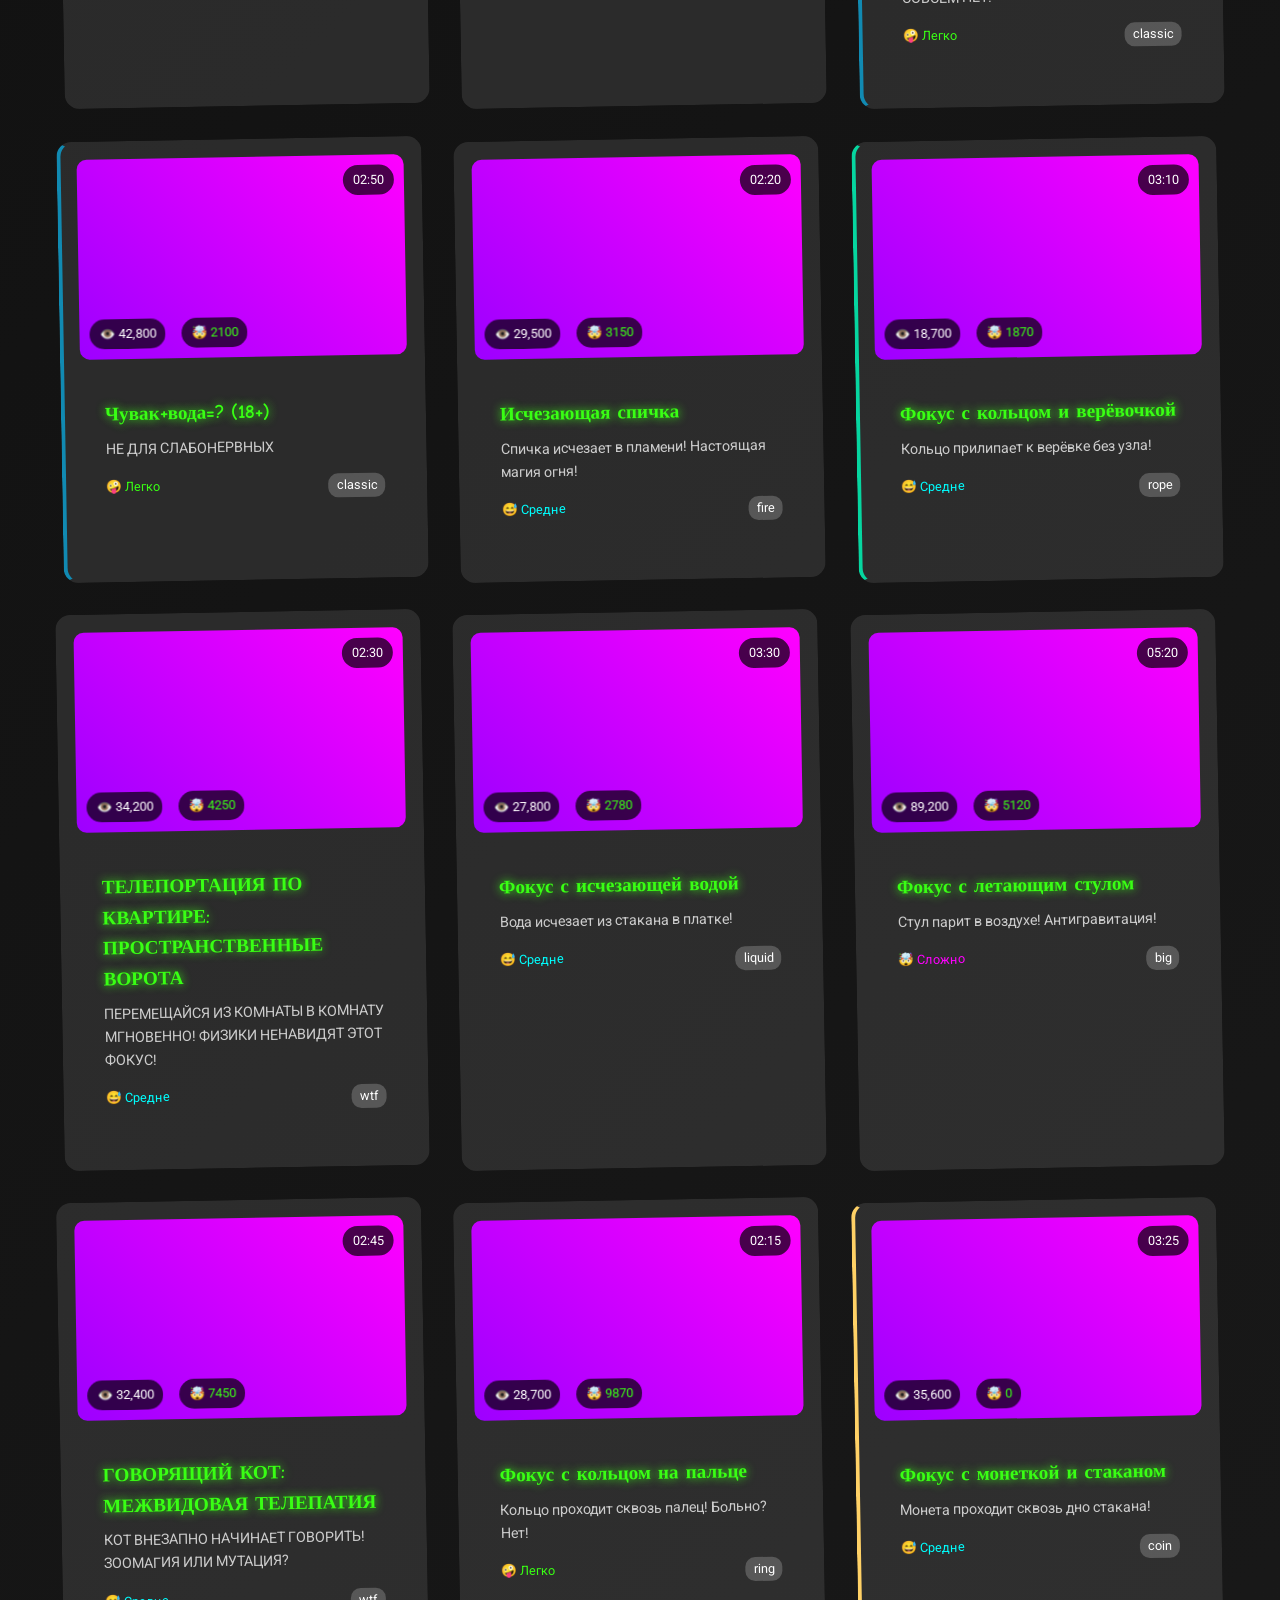
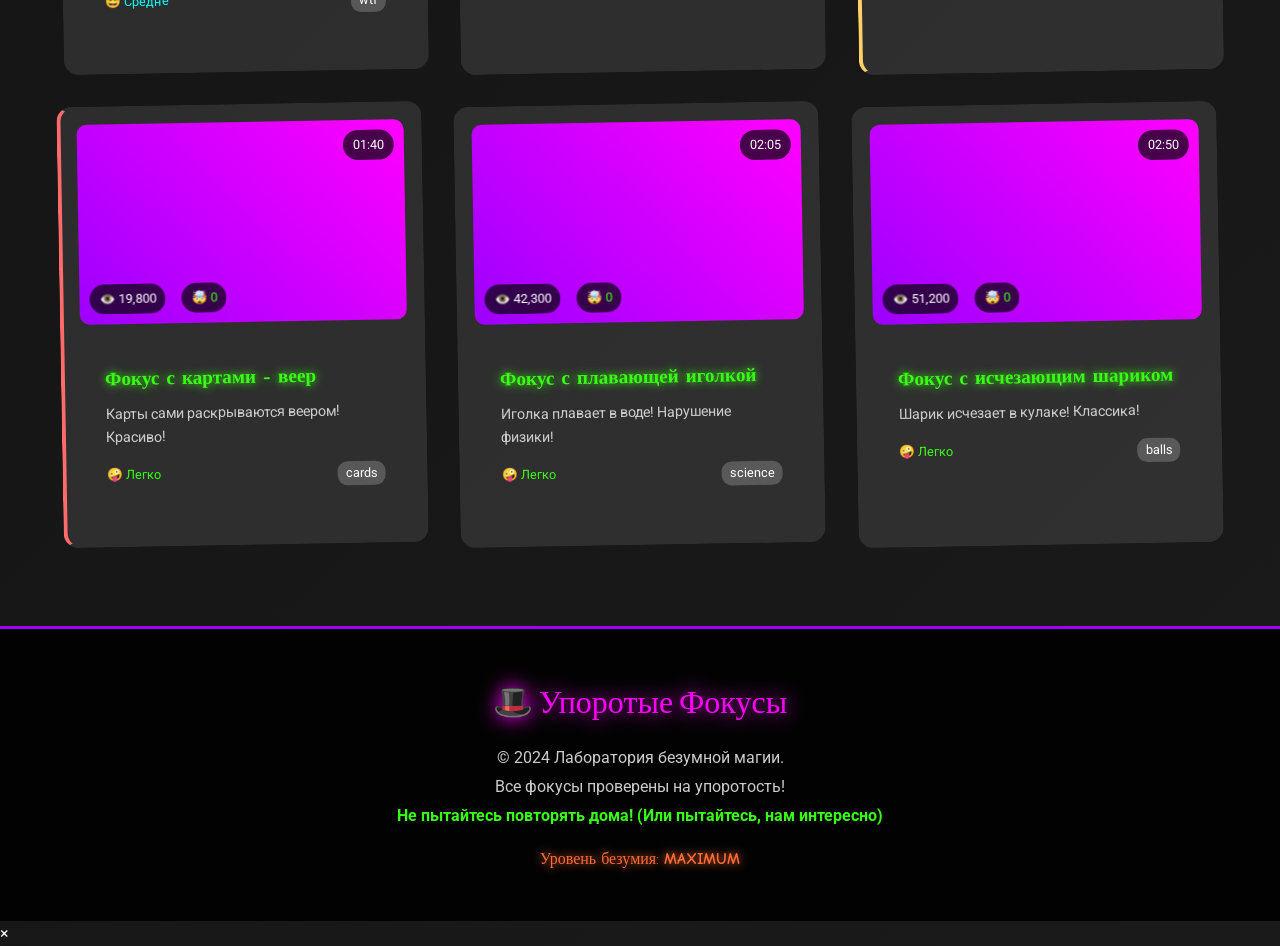
==== commit bea07faa: "лайки дизлайки" ====
--- a/index.html
+++ b/index.html
@@ -138,6 +138,7 @@
         </div>
     </div>
 
+    <script src="js/likes-system.js"></script>
     <script src="js/video-player.js"></script>
     <script src="js/utils/sound-manager.js"></script>
     <script src="js/main.js"></script>
--- a/css/mad-mode.css
+++ b/css/mad-mode.css
@@ -140,4 +140,477 @@
         50% { transform: translateX(1px) rotate(0.3deg); }
         75% { transform: translateX(-1px) rotate(-0.3deg); }
     }
+}
+
+/* ===== ПСИХОДЕЛИЧЕСКИЕ ВСПЫШКИ ===== */
+
+.psychedelic-flash {
+    position: fixed;
+    top: 0;
+    left: 0;
+    width: 100%;
+    height: 100%;
+    pointer-events: none;
+    z-index: 9990;
+    opacity: 0;
+    mix-blend-mode: overlay;
+    transition: opacity 0.1s ease;
+}
+
+/* Дополнительные психоделические эффекты для безумного режима */
+.ultra-mad {
+    animation: madShake 0.5s infinite, colorPulse 2s infinite !important;
+}
+
+@keyframes colorPulse {
+    0% {
+        filter: hue-rotate(0deg) saturate(1);
+    }
+    25% {
+        filter: hue-rotate(90deg) saturate(1.5);
+    }
+    50% {
+        filter: hue-rotate(180deg) saturate(2);
+    }
+    75% {
+        filter: hue-rotate(270deg) saturate(1.5);
+    }
+    100% {
+        filter: hue-rotate(360deg) saturate(1);
+    }
+}
+
+/* Пульсация текста */
+.ultra-mad .hero-title span {
+    animation: textPulse 1s infinite alternate !important;
+}
+
+@keyframes textPulse {
+    0% {
+        text-shadow: 
+            0 0 10px currentColor,
+            0 0 20px currentColor,
+            0 0 30px currentColor;
+    }
+    100% {
+        text-shadow: 
+            0 0 20px currentColor,
+            0 0 40px currentColor,
+            0 0 60px currentColor,
+            0 0 80px currentColor;
+    }
+}
+
+/* Мерцание карточек */
+.ultra-mad .video-card {
+    animation: cardFlicker 2s infinite !important;
+}
+
+@keyframes cardFlicker {
+    0%, 100% {
+        box-shadow: 
+            0 0 10px var(--neon-pink),
+            0 0 20px var(--electric-blue);
+    }
+    25% {
+        box-shadow: 
+            0 0 15px var(--electric-blue),
+            0 0 30px var(--acid-green);
+    }
+    50% {
+        box-shadow: 
+            0 0 20px var(--acid-green),
+            0 0 40px var(--mad-purple);
+    }
+    75% {
+        box-shadow: 
+            0 0 15px var(--mad-purple),
+            0 0 30px var(--neon-pink);
+    }
+}
+
+/* Вращение плавающих объектов */
+.ultra-mad .floating-object {
+    animation: spinAndFloat 3s infinite linear !important;
+}
+
+@keyframes spinAndFloat {
+    0% {
+        transform: translate(0, 0) rotate(0deg) scale(1);
+    }
+    25% {
+        transform: translate(20px, -20px) rotate(90deg) scale(1.2);
+    }
+    50% {
+        transform: translate(40px, 0) rotate(180deg) scale(1);
+    }
+    75% {
+        transform: translate(20px, 20px) rotate(270deg) scale(0.8);
+    }
+    100% {
+        transform: translate(0, 0) rotate(360deg) scale(1);
+    }
+}
+
+/* Психоделические узоры на фоне */
+.ultra-mad::before {
+    content: '';
+    position: fixed;
+    top: 0;
+    left: 0;
+    width: 100%;
+    height: 100%;
+    background: 
+        repeating-linear-gradient(
+            45deg,
+            transparent,
+            transparent 10px,
+            rgba(255, 0, 255, 0.1) 10px,
+            rgba(255, 0, 255, 0.1) 20px
+        ),
+        repeating-linear-gradient(
+            -45deg,
+            transparent,
+            transparent 10px,
+            rgba(0, 255, 255, 0.1) 10px,
+            rgba(0, 255, 255, 0.1) 20px
+        );
+    z-index: -2;
+    animation: patternMove 10s infinite linear;
+}
+
+@keyframes patternMove {
+    0% {
+        background-position: 0 0, 0 0;
+    }
+    100% {
+        background-position: 100px 100px, -100px -100px;
+    }
+}
+
+/* Эффект искажения для всего контента */
+.ultra-mad .container {
+    animation: warpEffect 5s infinite alternate;
+}
+
+@keyframes warpEffect {
+    0% {
+        transform: perspective(1000px) rotateX(0deg) rotateY(0deg);
+    }
+    25% {
+        transform: perspective(1000px) rotateX(1deg) rotateY(1deg);
+    }
+    50% {
+        transform: perspective(1000px) rotateX(-1deg) rotateY(-1deg);
+    }
+    75% {
+        transform: perspective(1000px) rotateX(0.5deg) rotateY(-0.5deg);
+    }
+    100% {
+        transform: perspective(1000px) rotateX(-0.5deg) rotateY(0.5deg);
+    }
+}
+
+/* Мерцание кнопок */
+.ultra-mad .mad-button,
+.ultra-mad .filter-btn {
+    animation: buttonFlicker 1.5s infinite !important;
+}
+
+@keyframes buttonFlicker {
+    0%, 100% {
+        filter: brightness(1) hue-rotate(0deg);
+    }
+    50% {
+        filter: brightness(1.3) hue-rotate(180deg);
+    }
+}
+
+/* ===== БЕЗУМНЫЙ РЕЖИМ ДЛЯ СТРАНИЦЫ "О БЕЗУМИИ" ===== */
+
+.ultra-mad .about-hero {
+    animation: heroMadShake 0.4s infinite !important;
+}
+
+@keyframes heroMadShake {
+    0%, 100% { transform: translateX(0) rotate(0deg); }
+    10% { transform: translateX(-3px) rotate(-1deg); }
+    20% { transform: translateX(3px) rotate(1deg); }
+    30% { transform: translateX(-3px) rotate(-1deg); }
+    40% { transform: translateX(3px) rotate(1deg); }
+    50% { transform: translateX(-2px) rotate(-0.5deg); }
+    60% { transform: translateX(2px) rotate(0.5deg); }
+    70% { transform: translateX(-2px) rotate(-0.5deg); }
+    80% { transform: translateX(2px) rotate(0.5deg); }
+    90% { transform: translateX(-1px) rotate(-0.3deg); }
+}
+
+/* Анимации для команды */
+.ultra-mad .team-member {
+    animation: teamMemberPulse 2s infinite alternate !important;
+}
+
+@keyframes teamMemberPulse {
+    0% {
+        transform: scale(1) rotate(0deg);
+        box-shadow: 0 0 20px var(--neon-pink);
+    }
+    100% {
+        transform: scale(1.02) rotate(1deg);
+        box-shadow: 0 0 40px var(--electric-blue);
+    }
+}
+
+/* Анимации для философии */
+.ultra-mad .philosophy-card {
+    animation: philosophyFloat 3s infinite ease-in-out !important;
+}
+
+@keyframes philosophyFloat {
+    0%, 100% {
+        transform: translateY(0) rotate(0deg);
+    }
+    50% {
+        transform: translateY(-10px) rotate(2deg);
+    }
+}
+
+/* Анимации для таймлайна */
+.ultra-mad .timeline-item {
+    animation: timelineShake 4s infinite ease-in-out !important;
+}
+
+@keyframes timelineShake {
+    0%, 100% {
+        transform: translateX(0);
+    }
+    25% {
+        transform: translateX(-2px);
+    }
+    75% {
+        transform: translateX(2px);
+    }
+}
+
+/* Анимации для CTA секции */
+.ultra-mad .cta-section {
+    animation: ctaPulse 2s infinite alternate !important;
+}
+
+@keyframes ctaPulse {
+    0% {
+        background: linear-gradient(45deg, var(--neon-pink), var(--mad-purple));
+    }
+    100% {
+        background: linear-gradient(45deg, var(--electric-blue), var(--acid-green));
+    }
+}
+
+/* Анимации для индикатора безумия */
+.ultra-mad .madness-meter {
+    animation: meterGlow 1s infinite alternate !important;
+}
+
+@keyframes meterGlow {
+    0% {
+        box-shadow: 0 0 10px var(--acid-green);
+    }
+    100% {
+        box-shadow: 0 0 30px var(--acid-green), 0 0 50px var(--acid-green);
+    }
+}
+
+.ultra-mad .meter-fill {
+    animation: meterFlow 2s infinite linear !important;
+}
+
+@keyframes meterFlow {
+    0% {
+        background: linear-gradient(90deg, var(--neon-pink), var(--electric-blue));
+    }
+    25% {
+        background: linear-gradient(90deg, var(--electric-blue), var(--acid-green));
+    }
+    50% {
+        background: linear-gradient(90deg, var(--acid-green), var(--mad-purple));
+    }
+    75% {
+        background: linear-gradient(90deg, var(--mad-purple), var(--crazy-orange));
+    }
+    100% {
+        background: linear-gradient(90deg, var(--crazy-orange), var(--neon-pink));
+    }
+}
+
+/* Анимации для лаборатории */
+.ultra-mad .flask {
+    animation: flaskMadFloat 2s infinite ease-in-out !important;
+}
+
+@keyframes flaskMadFloat {
+    0%, 100% {
+        transform: translateY(0) rotate(0deg) scale(1);
+    }
+    25% {
+        transform: translateY(-20px) rotate(90deg) scale(1.2);
+    }
+    50% {
+        transform: translateY(0) rotate(180deg) scale(1);
+    }
+    75% {
+        transform: translateY(20px) rotate(270deg) scale(0.8);
+    }
+}
+
+.ultra-mad .scientist {
+    animation: scientistMadBob 1s infinite ease-in-out !important;
+}
+
+@keyframes scientistMadBob {
+    0%, 100% {
+        transform: translate(-50%, -50%) rotate(0deg) scale(1);
+    }
+    25% {
+        transform: translate(-50%, -60%) rotate(10deg) scale(1.1);
+    }
+    50% {
+        transform: translate(-50%, -50%) rotate(0deg) scale(1);
+    }
+    75% {
+        transform: translate(-50%, -40%) rotate(-10deg) scale(0.9);
+    }
+}
+
+/* Анимации для эксперимента */
+.ultra-mad .mad-experiment {
+    animation: experimentPulse 1.5s infinite alternate !important;
+}
+
+@keyframes experimentPulse {
+    0% {
+        transform: scale(1);
+        box-shadow: 0 0 30px var(--neon-pink);
+    }
+    100% {
+        transform: scale(1.05);
+        box-shadow: 0 0 50px var(--electric-blue), 0 0 70px var(--acid-green);
+    }
+}
+
+.ultra-mad .bubble {
+    animation: bubbleMadFloat 1.5s infinite ease-in-out !important;
+}
+
+@keyframes bubbleMadFloat {
+    0%, 100% {
+        transform: translateY(0) scale(1);
+        filter: hue-rotate(0deg);
+    }
+    50% {
+        transform: translateY(-30px) scale(1.5);
+        filter: hue-rotate(180deg);
+    }
+}
+
+/* Анимации для цитат */
+.ultra-mad .mission-quote,
+.ultra-mad .member-quote {
+    animation: quoteGlow 2s infinite alternate !important;
+}
+
+@keyframes quoteGlow {
+    0% {
+        border-left-color: var(--mad-purple);
+        box-shadow: inset 4px 0 0 var(--mad-purple);
+    }
+    100% {
+        border-left-color: var(--electric-blue);
+        box-shadow: inset 4px 0 0 var(--electric-blue);
+    }
+}
+
+/* Анимации для навыков */
+.ultra-mad .skill {
+    animation: skillBounce 1s infinite alternate !important;
+}
+
+@keyframes skillBounce {
+    0% {
+        transform: translateY(0);
+    }
+    100% {
+        transform: translateY(-5px);
+    }
+}
+
+/* Анимации для иконок философии */
+.ultra-mad .philosophy-icon {
+    animation: iconSpin 3s infinite linear !important;
+}
+
+@keyframes iconSpin {
+    0% {
+        transform: rotate(0deg) scale(1);
+    }
+    50% {
+        transform: rotate(180deg) scale(1.2);
+    }
+    100% {
+        transform: rotate(360deg) scale(1);
+    }
+}
+
+/* Анимации для дат в таймлайне */
+.ultra-mad .timeline-date {
+    animation: datePulse 2s infinite alternate !important;
+}
+
+@keyframes datePulse {
+    0% {
+        background: var(--dark-bg);
+        color: var(--crazy-orange);
+    }
+    100% {
+        background: var(--crazy-orange);
+        color: var(--dark-bg);
+    }
+}
+
+/* Анимации для кнопок CTA */
+.ultra-mad .cta-button {
+    animation: ctaButtonMad 1s infinite alternate !important;
+}
+
+@keyframes ctaButtonMad {
+    0% {
+        transform: rotate(-1deg) scale(1);
+    }
+    100% {
+        transform: rotate(2deg) scale(1.05);
+    }
+}
+
+/* Убедимся что видео фон работает на странице "О безумии" */
+.ultra-mad .psychedelic-video-background {
+    display: block !important;
+}
+
+/* Улучшаем читаемость текста на странице "О безумии" */
+.ultra-mad .mission-statement,
+.ultra-mad .member-bio,
+.ultra-mad .philosophy-card p,
+.ultra-mad .timeline-content p {
+    text-shadow: 
+        0 0 10px rgba(0, 0, 0, 0.8),
+        0 0 20px rgba(0, 0, 0, 0.6),
+        2px 2px 4px rgba(0, 0, 0, 0.9) !important;
+}
+
+/* Делаем карточки полупрозрачными */
+.ultra-mad .team-member,
+.ultra-mad .philosophy-card,
+.ultra-mad .timeline-content,
+.ultra-mad .mission-quote {
+    background: rgba(26, 26, 26, 0.8) !important;
+    backdrop-filter: blur(10px);
 }
--- a/css/video-player.css
+++ b/css/video-player.css
@@ -294,4 +294,119 @@
     .custom-controls {
         padding: 0.5rem;
     }
+}
+
+/* ===== СТИЛИ ДЛЯ СИСТЕМЫ ЛАЙКОВ ===== */
+
+.like-btn, .dislike-btn {
+    background: transparent;
+    border: 2px solid;
+    padding: 0.8rem 1.5rem;
+    border-radius: 25px;
+    cursor: pointer;
+    font-family: 'Comic Neue', cursive;
+    font-weight: bold;
+    transition: all 0.3s ease;
+    position: relative;
+    overflow: hidden;
+}
+
+.like-btn {
+    border-color: var(--acid-green);
+    color: var(--acid-green);
+}
+
+.dislike-btn {
+    border-color: var(--neon-pink);
+    color: var(--neon-pink);
+}
+
+.like-btn:hover, .dislike-btn:hover {
+    transform: scale(1.1);
+    box-shadow: 0 0 15px currentColor;
+}
+
+.like-btn:active, .dislike-btn:active {
+    transform: scale(0.95);
+}
+
+/* Анимации для попапа достижений */
+@keyframes achievementSlideIn {
+    from {
+        transform: translateX(100%);
+        opacity: 0;
+    }
+    to {
+        transform: translateX(0);
+        opacity: 1;
+    }
+}
+
+@keyframes achievementSlideOut {
+    from {
+        transform: translateX(0);
+        opacity: 1;
+    }
+    to {
+        transform: translateX(100%);
+        opacity: 0;
+    }
+}
+
+.achievement-popup {
+    position: fixed;
+    top: 20px;
+    right: 20px;
+    background: linear-gradient(45deg, var(--neon-pink), var(--mad-purple));
+    color: white;
+    padding: 1.5rem;
+    border-radius: 15px;
+    border: 3px dashed #000;
+    box-shadow: 0 0 30px var(--neon-pink);
+    z-index: 10001;
+    max-width: 300px;
+    animation: achievementSlideIn 0.5s ease, achievementSlideOut 0.5s ease 2.5s forwards;
+    font-family: 'Comic Neue', cursive;
+}
+
+/* Стили для карточек на главной */
+.video-stats {
+    position: absolute;
+    bottom: 10px;
+    left: 10px;
+    display: flex;
+    gap: 1rem;
+    font-size: 0.8rem;
+}
+
+.video-stats .views,
+.video-stats .likes {
+    background: rgba(0, 0, 0, 0.7);
+    padding: 0.3rem 0.6rem;
+    border-radius: 15px;
+    backdrop-filter: blur(5px);
+}
+
+.video-stats .likes {
+    color: var(--acid-green);
+}
+
+/* Анимация при наведении на кнопки лайков */
+.like-btn::before, .dislike-btn::before {
+    content: '';
+    position: absolute;
+    top: 50%;
+    left: 50%;
+    width: 0;
+    height: 0;
+    background: radial-gradient(circle, currentColor 0%, transparent 70%);
+    transform: translate(-50%, -50%);
+    transition: all 0.3s ease;
+    border-radius: 50%;
+}
+
+.like-btn:hover::before, .dislike-btn:hover::before {
+    width: 100%;
+    height: 100%;
+    opacity: 0.1;
 }
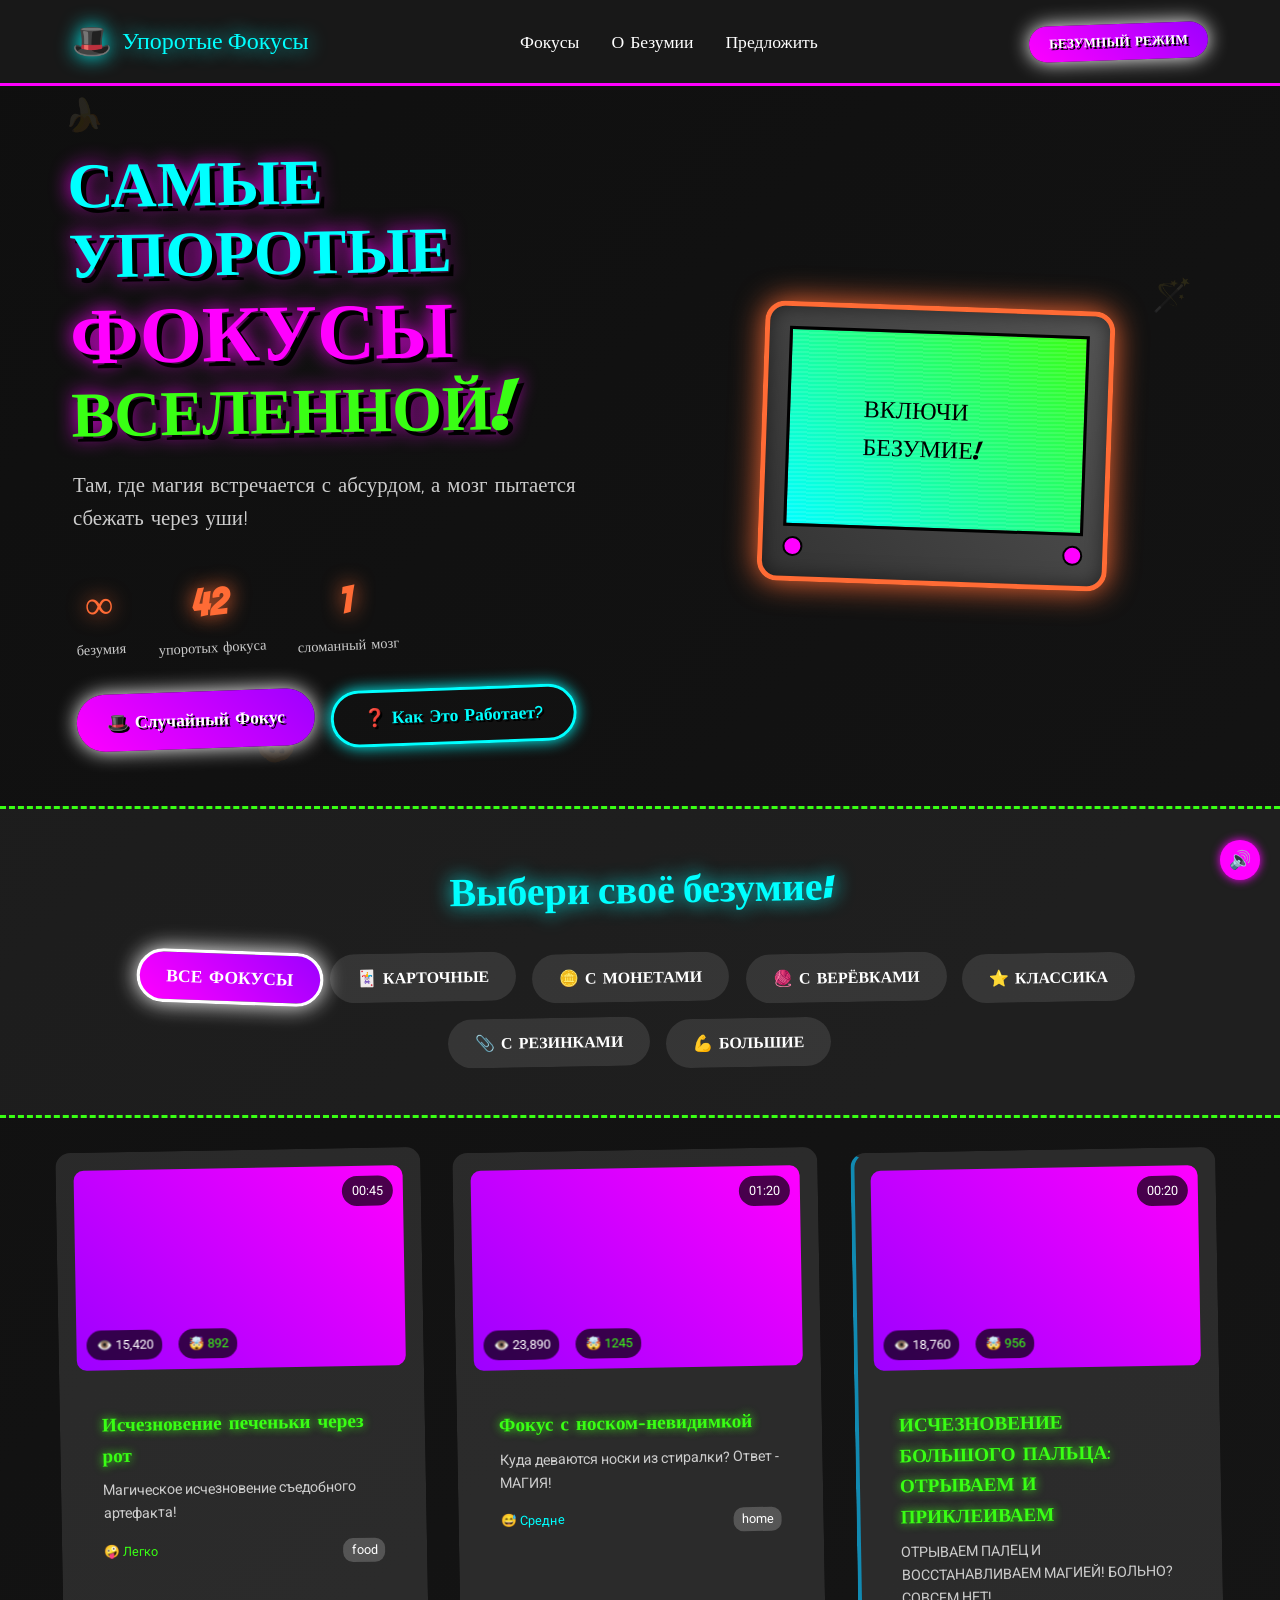
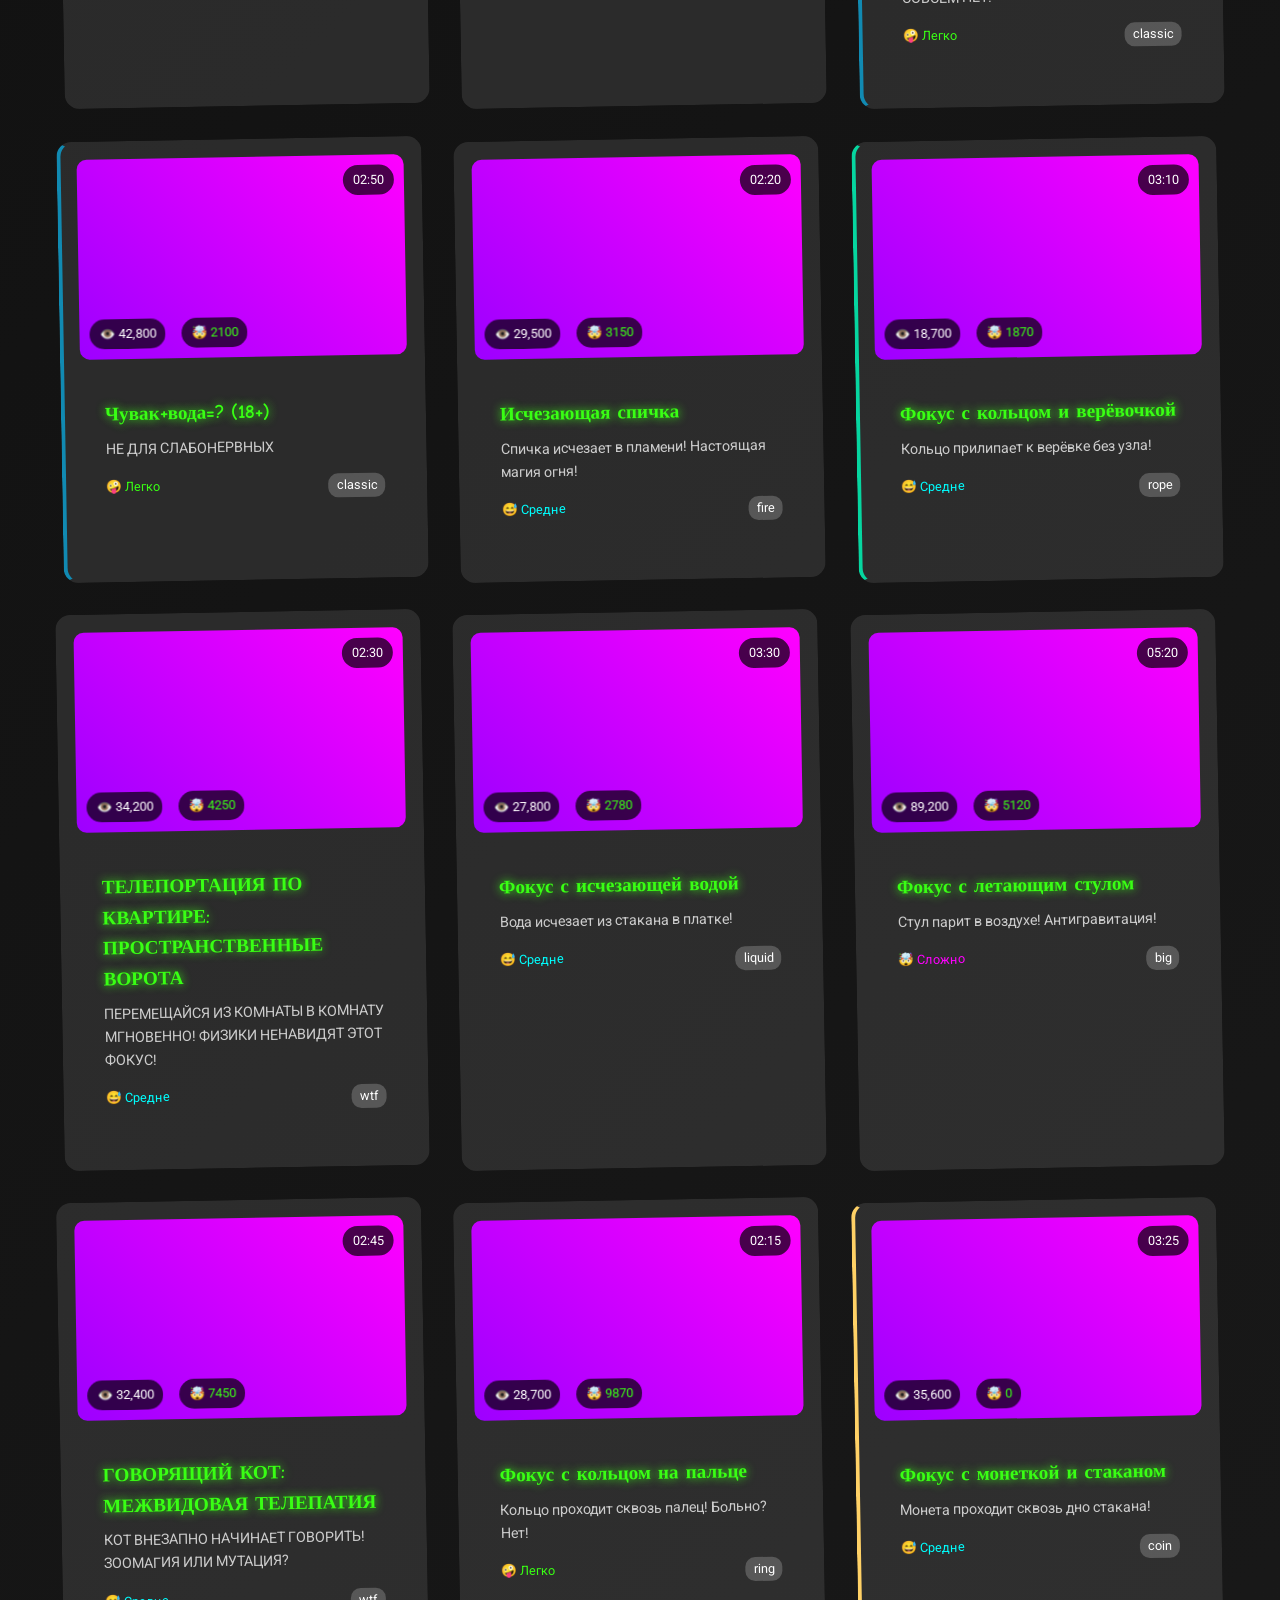
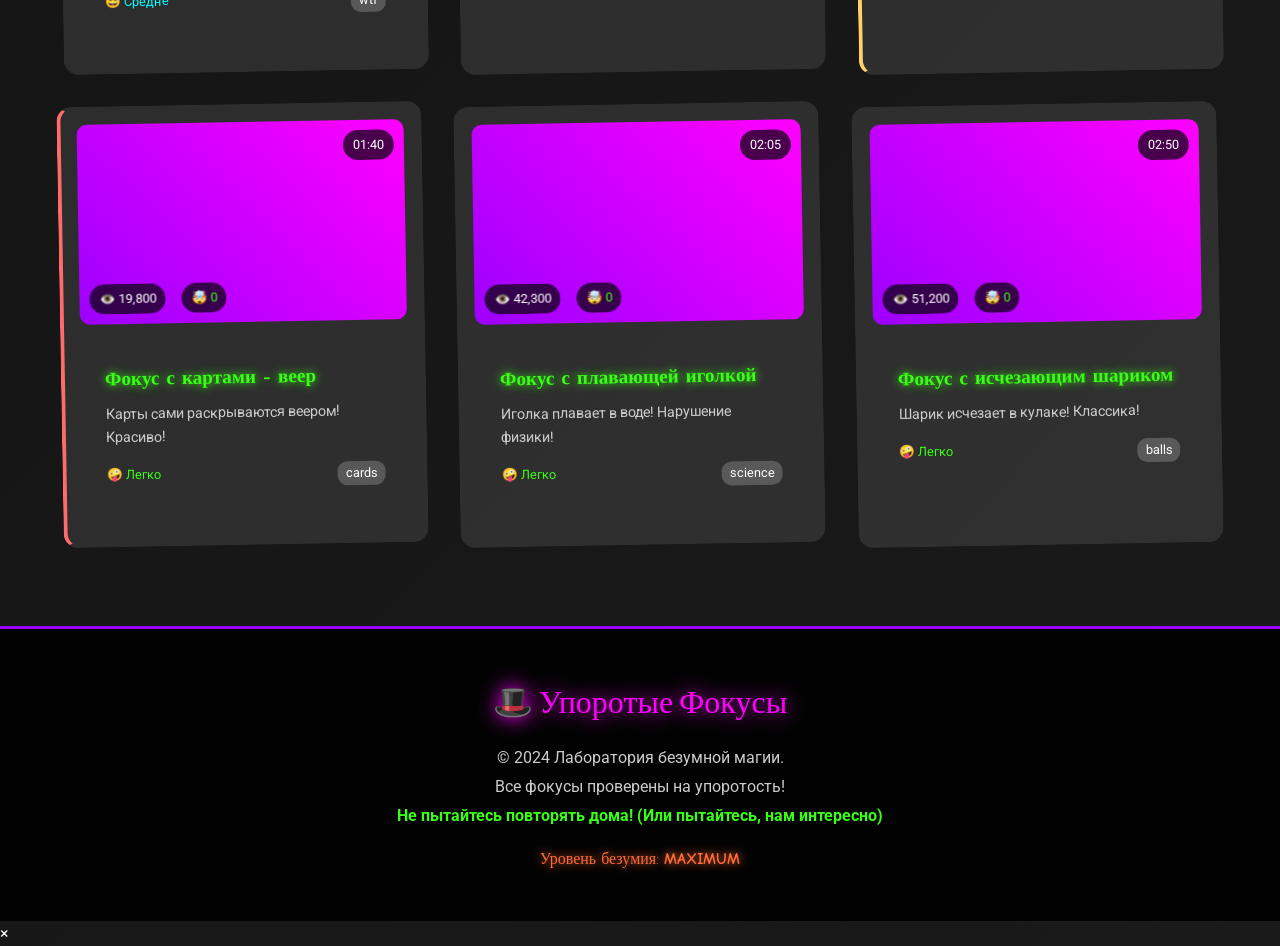
==== commit af1999f7: "больше безумия" ====
--- a/index.html
+++ b/index.html
@@ -138,6 +138,8 @@
         </div>
     </div>
 
+    <script src="js/crazy-explosions.js"></script>
+    <script src="js/psychedelic-effects.js"></script>
     <script src="js/likes-system.js"></script>
     <script src="js/video-player.js"></script>
     <script src="js/utils/sound-manager.js"></script>
--- a/css/mad-mode.css
+++ b/css/mad-mode.css
@@ -613,4 +613,316 @@
 .ultra-mad .mission-quote {
     background: rgba(26, 26, 26, 0.8) !important;
     backdrop-filter: blur(10px);
+}
+
+/* ===== ПСИХОДЕЛИЧЕСКИЕ ЭФФЕКТЫ ===== */
+
+/* Анимация падения частиц */
+@keyframes particleFall {
+    0% {
+        transform: translateY(0) rotate(0deg) scale(1);
+        opacity: 1;
+    }
+    100% {
+        transform: translateY(100vh) rotate(360deg) scale(0);
+        opacity: 0;
+    }
+}
+
+/* Дополнительные эффекты тряски */
+@keyframes ultraMadShake {
+    0%, 100% { 
+        transform: translateX(0) rotate(0deg) scale(1);
+    }
+    10% { 
+        transform: translateX(-5px) rotate(-1deg) scale(1.01);
+    }
+    20% { 
+        transform: translateX(5px) rotate(1deg) scale(0.99);
+    }
+    30% { 
+        transform: translateX(-5px) rotate(-1deg) scale(1.01);
+    }
+    40% { 
+        transform: translateX(5px) rotate(1deg) scale(0.99);
+    }
+    50% { 
+        transform: translateX(-3px) rotate(-0.5deg) scale(1.02);
+    }
+    60% { 
+        transform: translateX(3px) rotate(0.5deg) scale(0.98);
+    }
+    70% { 
+        transform: translateX(-3px) rotate(-0.5deg) scale(1.02);
+    }
+    80% { 
+        transform: translateX(3px) rotate(0.5deg) scale(0.98);
+    }
+    90% { 
+        transform: translateX(-2px) rotate(-0.3deg) scale(1.01);
+    }
+}
+
+/* Усиленная версия безумного режима */
+.ultra-mad {
+    animation: ultraMadShake 0.2s infinite !important;
+}
+
+/* Эффект искажения для видео карточек */
+.ultra-mad .video-card {
+    animation: cardWarp 3s infinite ease-in-out !important;
+}
+
+@keyframes cardWarp {
+    0%, 100% {
+        border-radius: 15px;
+        transform: perspective(1000px) rotateX(0) rotateY(0);
+    }
+    25% {
+        border-radius: 20px 10px 20px 10px;
+        transform: perspective(1000px) rotateX(5deg) rotateY(2deg);
+    }
+    50% {
+        border-radius: 10px 20px 10px 20px;
+        transform: perspective(1000px) rotateX(-3deg) rotateY(-2deg);
+    }
+    75% {
+        border-radius: 15px 15px 25px 25px;
+        transform: perspective(1000px) rotateX(2deg) rotateY(5deg);
+    }
+}
+
+/* Пульсация кнопок */
+.ultra-mad .mad-button,
+.ultra-mad .filter-btn {
+    animation: buttonPulse 0.5s infinite alternate !important;
+}
+
+@keyframes buttonPulse {
+    0% {
+        box-shadow: 
+            0 0 10px currentColor,
+            0 0 20px currentColor;
+    }
+    100% {
+        box-shadow: 
+            0 0 20px currentColor,
+            0 0 40px currentColor,
+            0 0 60px currentColor;
+    }
+}
+
+/* Мерцание текста */
+.ultra-mad .hero-title,
+.ultra-mad .section-title {
+    animation: textFlicker 1s infinite alternate !important;
+}
+
+@keyframes textFlicker {
+    0%, 100% {
+        opacity: 1;
+        filter: hue-rotate(0deg);
+    }
+    50% {
+        opacity: 0.8;
+        filter: hue-rotate(180deg);
+    }
+}
+
+/* Вращение плавающих объектов */
+.ultra-mad .floating-object {
+    animation: crazySpin 2s infinite linear !important;
+}
+
+@keyframes crazySpin {
+    0% {
+        transform: 
+            translate(0, 0) 
+            rotate(0deg) 
+            scale(1)
+            skew(0deg, 0deg);
+    }
+    25% {
+        transform: 
+            translate(20px, -20px) 
+            rotate(90deg) 
+            scale(1.3)
+            skew(5deg, 5deg);
+    }
+    50% {
+        transform: 
+            translate(40px, 0) 
+            rotate(180deg) 
+            scale(1)
+            skew(0deg, 0deg);
+    }
+    75% {
+        transform: 
+            translate(20px, 20px) 
+            rotate(270deg) 
+            scale(0.7)
+            skew(-5deg, -5deg);
+    }
+    100% {
+        transform: 
+            translate(0, 0) 
+            rotate(360deg) 
+            scale(1)
+            skew(0deg, 0deg);
+    }
+}
+
+/* Эффект свечения для контейнера */
+.ultra-mad .container {
+    animation: containerGlow 2s infinite alternate !important;
+}
+
+@keyframes containerGlow {
+    0% {
+        box-shadow: 
+            inset 0 0 50px rgba(255, 0, 255, 0.1),
+            inset 0 0 80px rgba(0, 255, 255, 0.1);
+    }
+    100% {
+        box-shadow: 
+            inset 0 0 80px rgba(255, 0, 255, 0.2),
+            inset 0 0 120px rgba(0, 255, 255, 0.2),
+            inset 0 0 160px rgba(57, 255, 20, 0.1);
+    }
+}
+
+/* Анимация для футера */
+.ultra-mad .main-footer {
+    animation: footerWave 3s infinite ease-in-out !important;
+}
+
+@keyframes footerWave {
+    0%, 100% {
+        transform: translateY(0) skew(0deg, 0deg);
+    }
+    25% {
+        transform: translateY(-5px) skew(2deg, 0deg);
+    }
+    50% {
+        transform: translateY(0) skew(0deg, 2deg);
+    }
+    75% {
+        transform: translateY(5px) skew(-2deg, 0deg);
+    }
+}
+
+/* ===== ЯДЕРНОЕ БЕЗУМИЕ ===== */
+
+/* Вращение воронки */
+@keyframes vortexSpin {
+    0% {
+        transform: translate(-50%, -50%) rotate(0deg);
+    }
+    100% {
+        transform: translate(-50%, -50%) rotate(360deg);
+    }
+}
+
+/* Анимация чёрной дыры */
+@keyframes blackHoleSuck {
+    0% {
+        transform: scale(0) rotate(0deg);
+        opacity: 0;
+    }
+    20% {
+        transform: scale(1) rotate(180deg);
+        opacity: 0.8;
+    }
+    80% {
+        transform: scale(1) rotate(720deg);
+        opacity: 0.8;
+    }
+    100% {
+        transform: scale(0) rotate(1080deg);
+        opacity: 0;
+    }
+}
+
+/* Анимация частиц взрыва */
+@keyframes particleBoom {
+    0% {
+        transform: translate(-50%, -50%) scale(1) rotate(0deg);
+        opacity: 1;
+        filter: brightness(1);
+    }
+    100% {
+        transform: translate(var(--target-x), var(--target-y)) scale(0) rotate(360deg);
+        opacity: 0;
+        filter: brightness(3);
+    }
+}
+
+/* Экстренная вспышка для кнопки */
+@keyframes emergencyFlash {
+    0%, 100% {
+        background: linear-gradient(45deg, #ff0000, #ffff00);
+        box-shadow: 0 0 50px #ff0000;
+    }
+    50% {
+        background: linear-gradient(45deg, #ffff00, #ff0000);
+        box-shadow: 0 0 100px #ffff00;
+    }
+}
+
+/* Дополнительные стили для ядерного режима */
+.nuclear-mad {
+    animation: nuclearShake 0.1s infinite !important;
+}
+
+@keyframes nuclearShake {
+    0%, 100% { 
+        transform: 
+            translate(0, 0) 
+            rotate(0deg)
+            scale(1);
+    }
+    25% { 
+        transform: 
+            translate(-10px, -10px) 
+            rotate(-2deg)
+            scale(1.02);
+    }
+    50% { 
+        transform: 
+            translate(10px, 10px) 
+            rotate(2deg)
+            scale(0.98);
+    }
+    75% { 
+        transform: 
+            translate(-5px, 5px) 
+            rotate(-1deg)
+            scale(1.01);
+    }
+}
+
+/* Стили для безумного режима с взрывами */
+.ultra-mad {
+    animation: nuclearShake 0.05s infinite !important;
+    filter: brightness(1.1) contrast(1.2);
+}
+
+/* Усиленное свечение */
+.ultra-mad .video-card {
+    animation: nuclearCardPulse 0.5s infinite alternate !important;
+}
+
+@keyframes nuclearCardPulse {
+    0% {
+        box-shadow: 
+            0 0 20px var(--neon-pink),
+            0 0 40px var(--electric-blue),
+            0 0 60px var(--acid-green);
+    }
+    100% {
+        box-shadow: 
+            0 0 40px var(--electric-blue),
+            0 0 80px var(--acid-green),
+            0 0 120px var(--neon-pink);
+    }
 }
